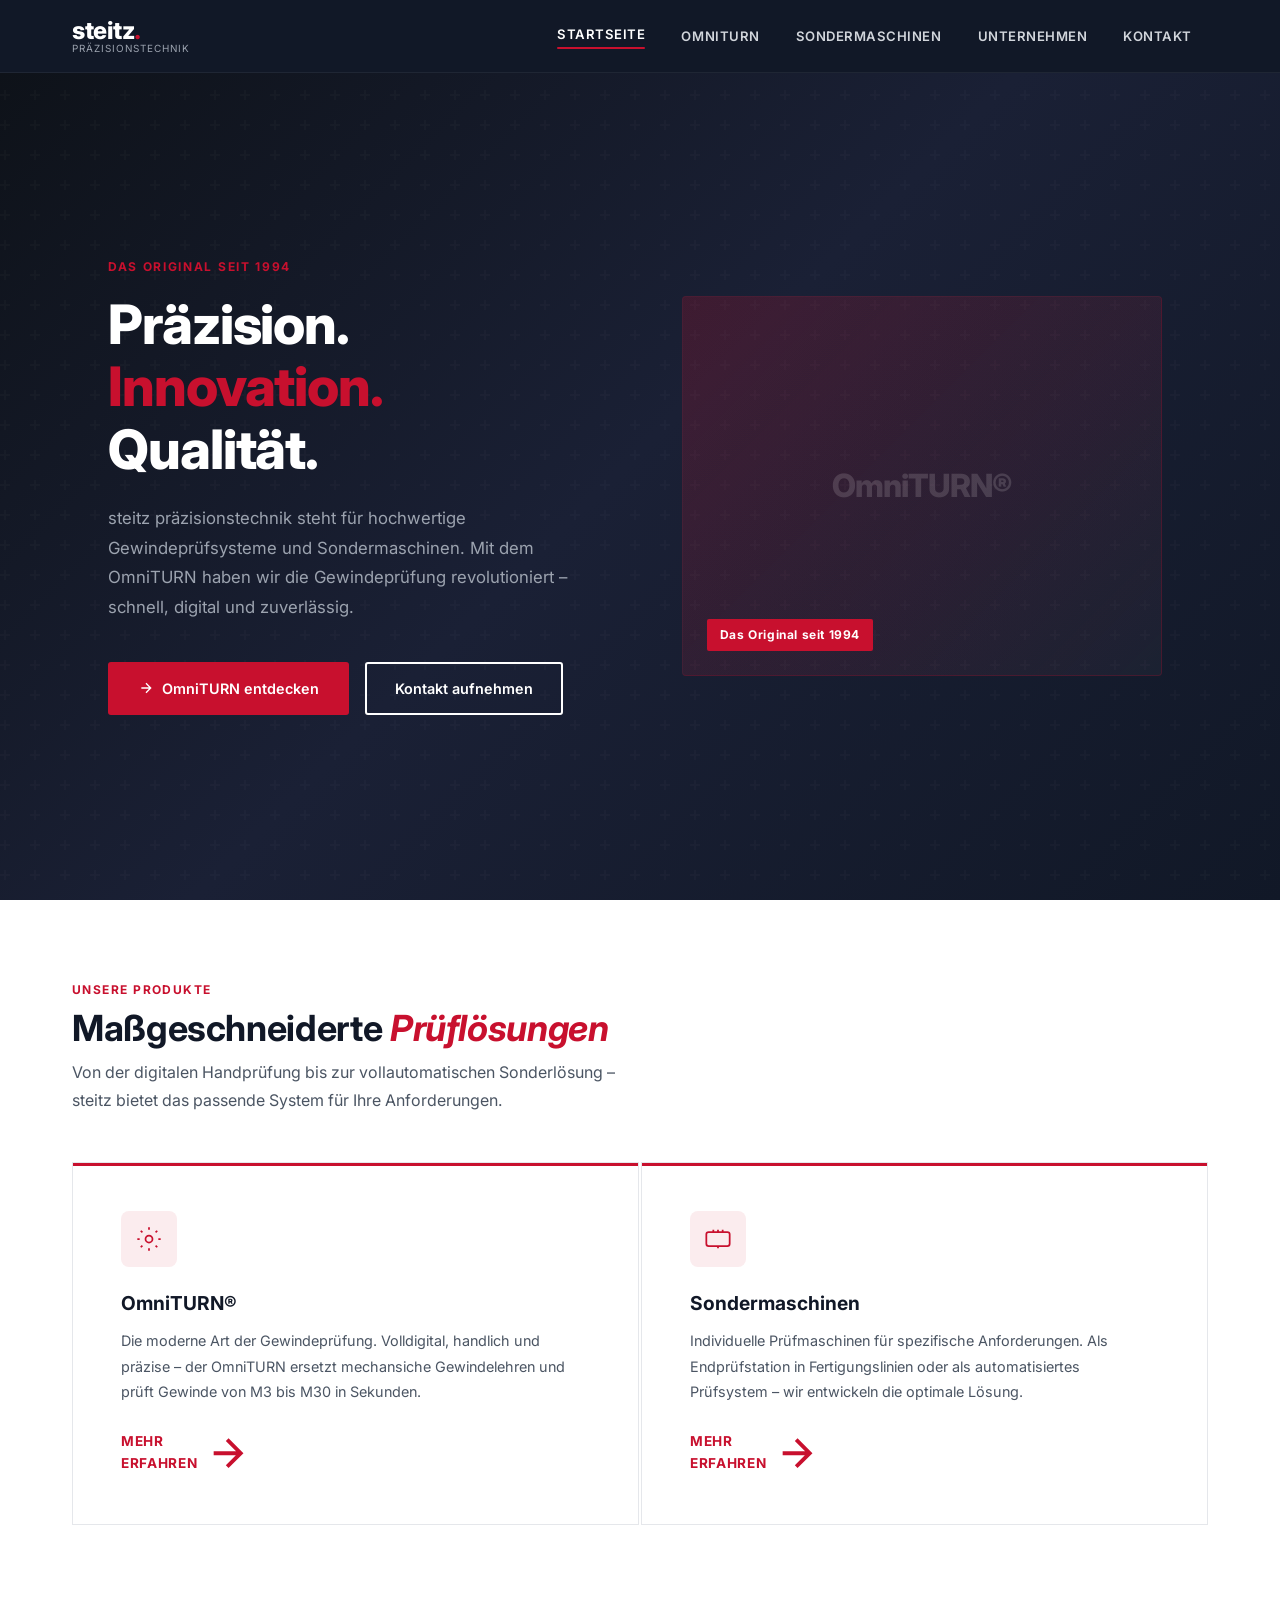
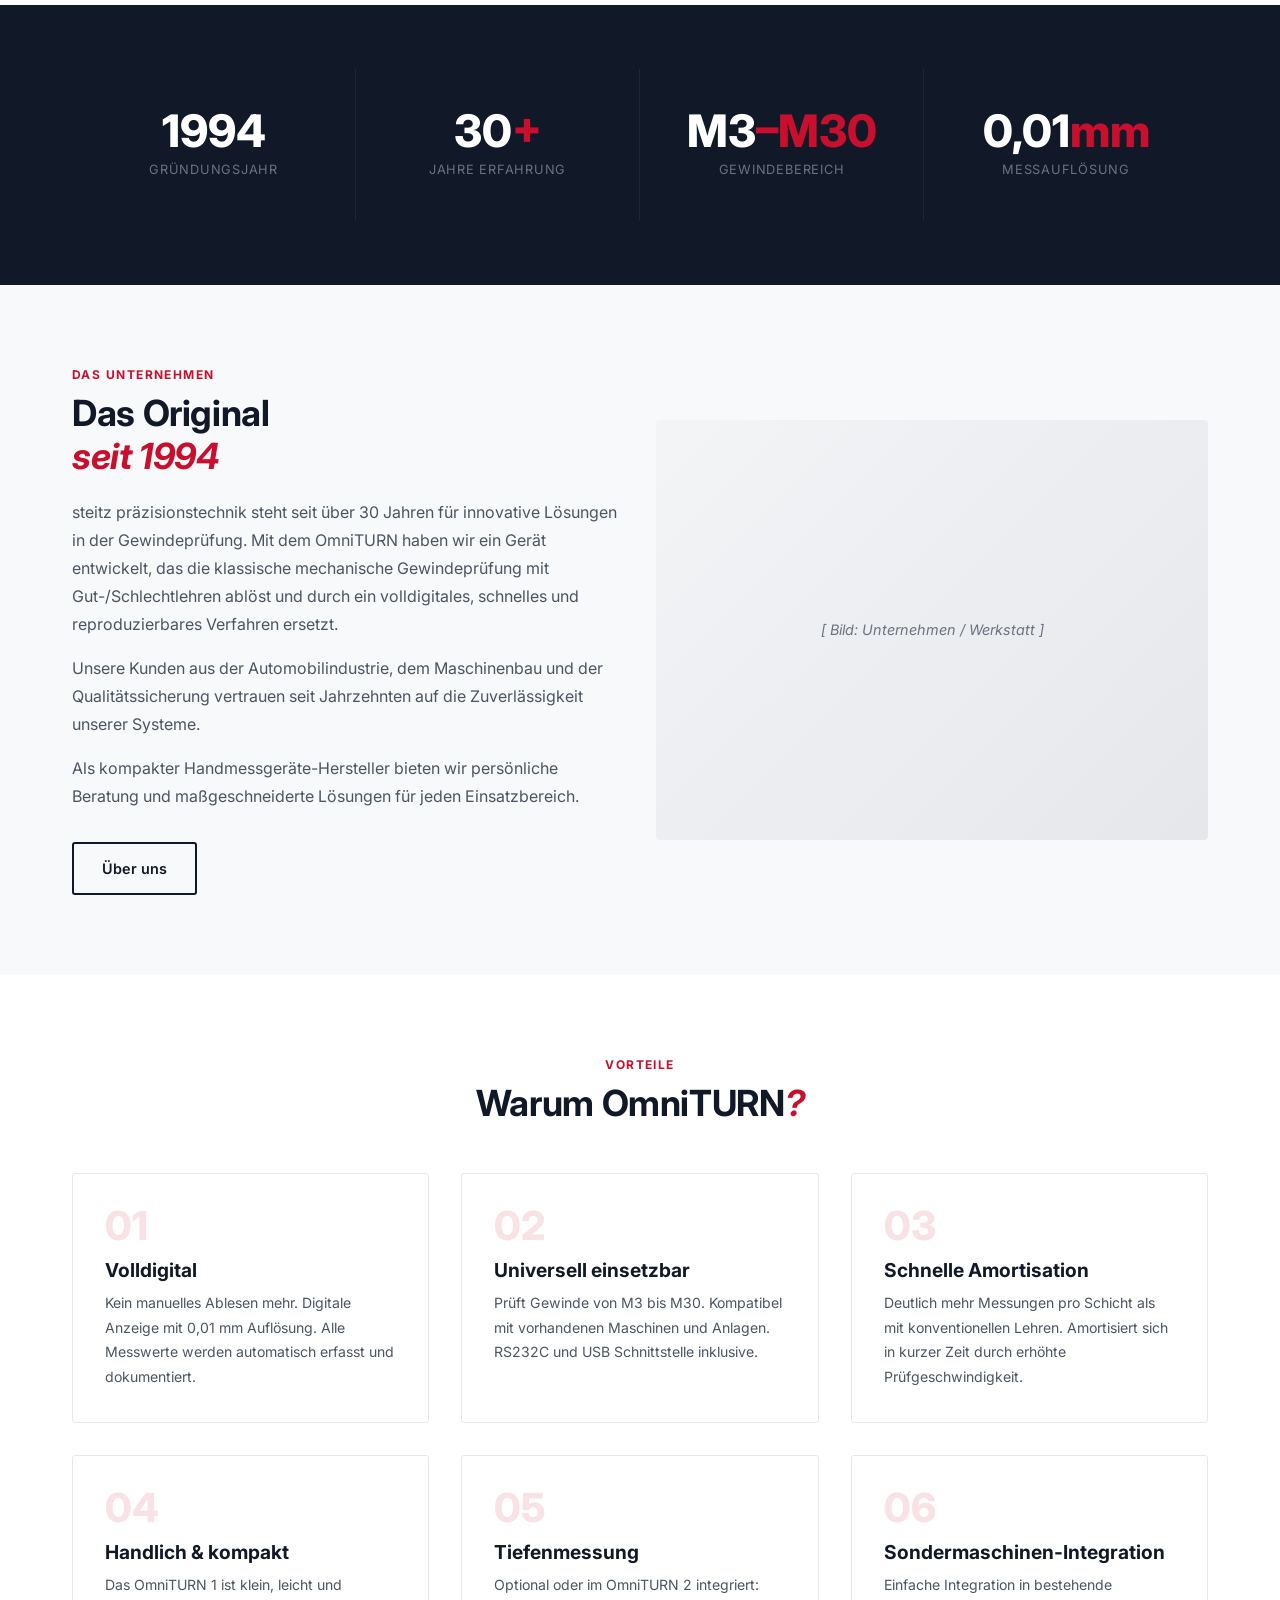
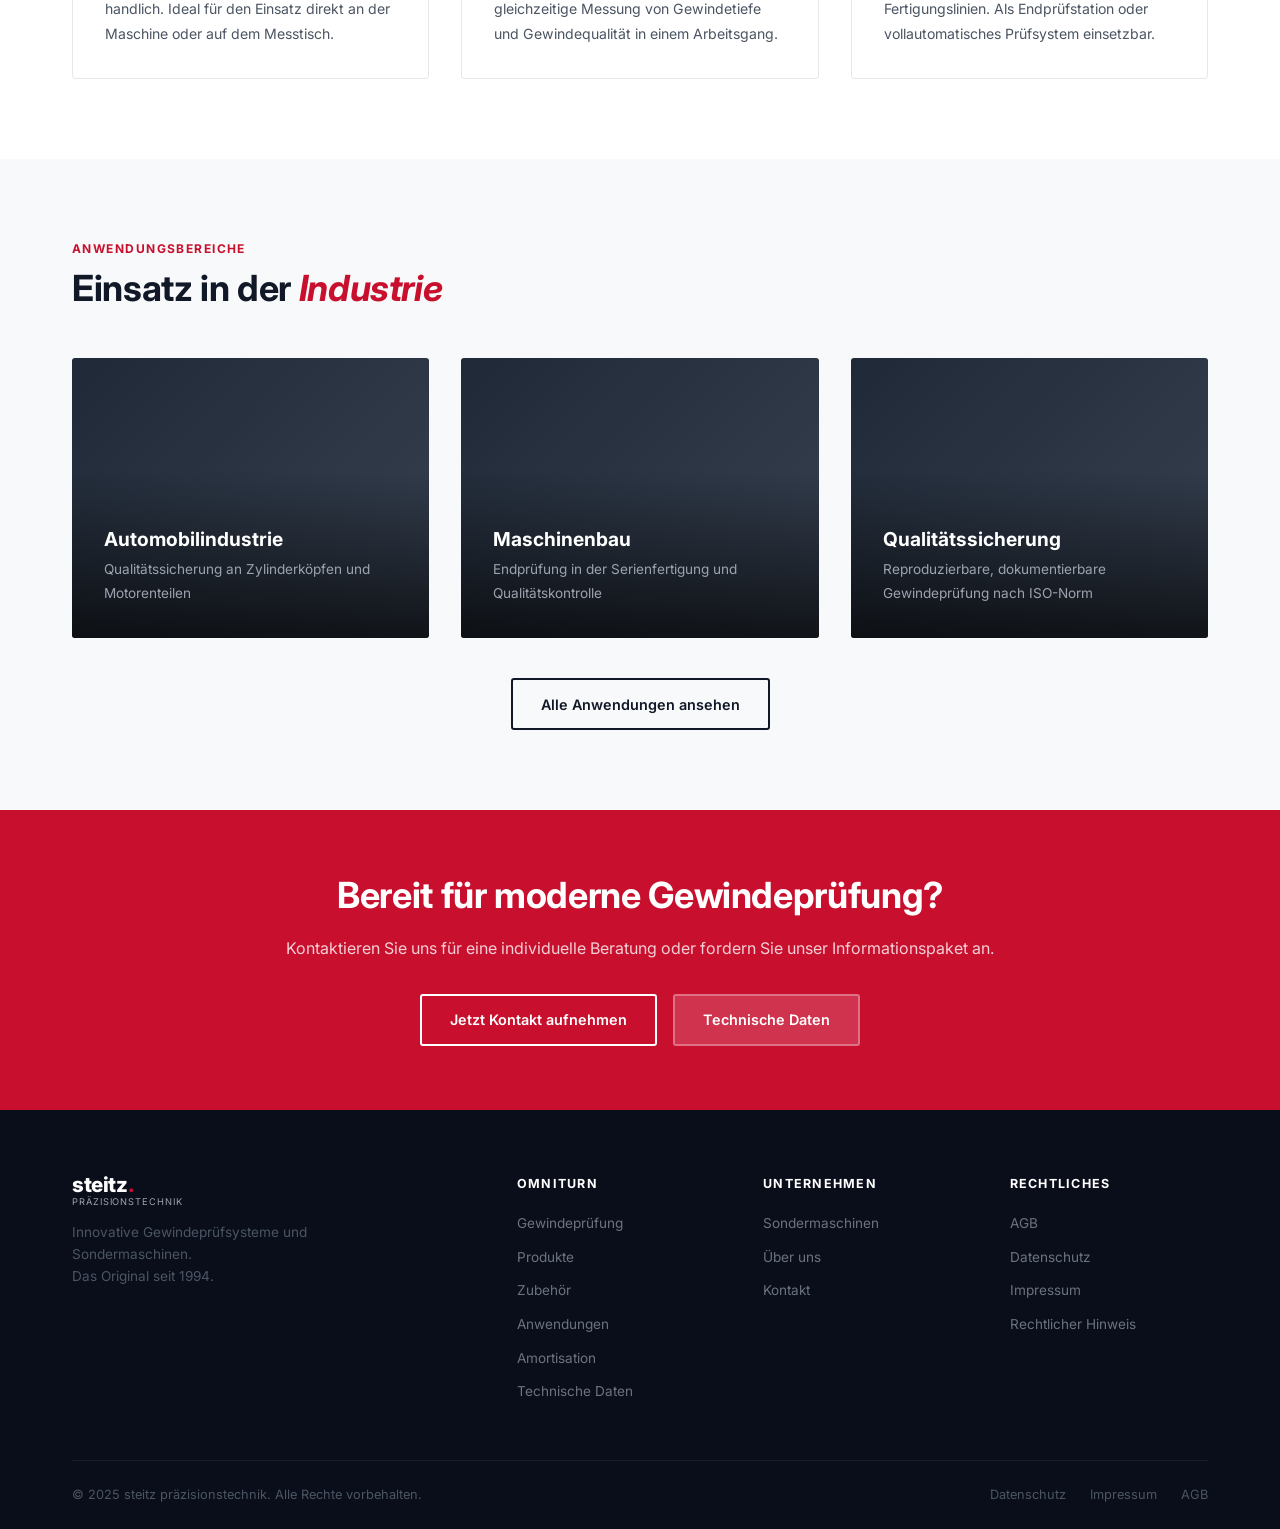
==== index.html @ 0625569e "Initial website: steitz präzisionstechnik Complete 5-page static website with OmniTURN product conte" ====
<!DOCTYPE html>
<html lang="de">
<head>
  <meta charset="UTF-8" />
  <meta name="viewport" content="width=device-width, initial-scale=1.0" />
  <title>steitz präzisionstechnik – Innovative Gewindeprüfsysteme seit 1994</title>
  <meta name="description" content="steitz präzisionstechnik – Hersteller des OmniTURN Gewindeprüfsystems. Das Original seit 1994. Präzise, schnell, digital." />
  <link rel="preconnect" href="https://fonts.googleapis.com" />
  <link rel="preconnect" href="https://fonts.gstatic.com" crossorigin />
  <link href="https://fonts.googleapis.com/css2?family=Inter:wght@400;500;600;700;800&display=swap" rel="stylesheet" />
  <link rel="stylesheet" href="css/style.css" />
</head>
<body>

<!-- ── Navigation ───────────────────────────────────────── -->
<nav class="nav">
  <div class="nav__inner">
    <a href="index.html" class="nav__logo">
      <span class="nav__logo-main">steitz<span style="color:#C8102E;">.</span></span>
      <span class="nav__logo-sub">Präzisionstechnik</span>
    </a>
    <button class="nav__toggle" aria-label="Menü">
      <span></span><span></span><span></span>
    </button>
    <ul class="nav__menu">
      <li class="nav__item"><a href="index.html" class="nav__link active">Startseite</a></li>
      <li class="nav__item">
        <a href="omniturn.html" class="nav__link">OmniTURN</a>
        <div class="nav__dropdown">
          <a href="omniturn.html#grundlagen">Gewindeprüfung – Grundlagen</a>
          <a href="omniturn.html#produkte">Produkte (OmniTURN 1 &amp; 2)</a>
          <a href="omniturn.html#zubehoer">Zubehör</a>
          <a href="omniturn.html#anwendungen">Anwendungen</a>
          <a href="omniturn.html#amortisation">Amortisation</a>
          <a href="omniturn.html#technische-daten">Technische Daten &amp; Preise</a>
        </div>
      </li>
      <li class="nav__item"><a href="sondermaschinen.html" class="nav__link">Sondermaschinen</a></li>
      <li class="nav__item"><a href="unternehmen.html" class="nav__link">Unternehmen</a></li>
      <li class="nav__item"><a href="kontakt.html" class="nav__link">Kontakt</a></li>
    </ul>
  </div>
</nav>

<!-- ── Hero ─────────────────────────────────────────────── -->
<section class="hero">
  <div class="hero__inner">
    <div class="hero__text-col">
      <div class="hero__label">Das Original seit 1994</div>
      <h1>Präzision.<br /><em>Innovation.</em><br />Qualität.</h1>
      <p class="hero__text">
        steitz präzisionstechnik steht für hochwertige Gewindeprüfsysteme und Sondermaschinen.
        Mit dem OmniTURN haben wir die Gewindeprüfung revolutioniert – schnell, digital und zuverlässig.
      </p>
      <div class="hero__actions">
        <a href="omniturn.html" class="btn btn--primary">
          <svg viewBox="0 0 24 24" fill="none" stroke="currentColor" stroke-width="2"><path d="M5 12h14M12 5l7 7-7 7"/></svg>
          OmniTURN entdecken
        </a>
        <a href="kontakt.html" class="btn btn--outline">Kontakt aufnehmen</a>
      </div>
    </div>
    <div class="hero__visual">
      <div class="hero__image-box">
        <div class="hero__product-label">OmniTURN®</div>
        <div class="hero__badge">Das Original seit 1994</div>
      </div>
    </div>
  </div>
</section>

<!-- ── Produkte ──────────────────────────────────────────── -->
<section class="section">
  <div class="container">
    <div data-reveal>
      <span class="section-label-text">Unsere Produkte</span>
      <h2 style="margin-bottom:0.5rem;">Maßgeschneiderte <em class="text-red">Prüflösungen</em></h2>
      <p style="max-width:560px; margin-bottom:2.5rem;">Von der digitalen Handprüfung bis zur vollautomatischen Sonderlösung – steitz bietet das passende System für Ihre Anforderungen.</p>
    </div>
    <div class="products-grid" data-reveal>
      <!-- OmniTURN -->
      <div class="product-card">
        <div class="product-card__icon">
          <svg viewBox="0 0 24 24" fill="none" stroke="currentColor" stroke-width="1.5">
            <circle cx="12" cy="12" r="3"/><path d="M12 2v2m0 16v2M2 12h2m16 0h2M4.93 4.93l1.41 1.41m11.32 11.32l1.41 1.41M4.93 19.07l1.41-1.41m11.32-11.32l1.41-1.41"/>
          </svg>
        </div>
        <h3>OmniTURN®</h3>
        <p>Die moderne Art der Gewindeprüfung. Volldigital, handlich und präzise – der OmniTURN ersetzt mechansiche Gewindelehren und prüft Gewinde von M3 bis M30 in Sekunden.</p>
        <a href="omniturn.html" class="product-card__link">
          Mehr erfahren
          <svg viewBox="0 0 24 24" fill="none" stroke="currentColor" stroke-width="2"><path d="M5 12h14M12 5l7 7-7 7"/></svg>
        </a>
      </div>
      <!-- Sondermaschinen -->
      <div class="product-card">
        <div class="product-card__icon">
          <svg viewBox="0 0 24 24" fill="none" stroke="currentColor" stroke-width="1.5">
            <rect x="2" y="6" width="20" height="12" rx="2"/><path d="M12 6V4m0 14v2M8 6V4m8 2V4"/>
          </svg>
        </div>
        <h3>Sondermaschinen</h3>
        <p>Individuelle Prüfmaschinen für spezifische Anforderungen. Als Endprüfstation in Fertigungslinien oder als automatisiertes Prüfsystem – wir entwickeln die optimale Lösung.</p>
        <a href="sondermaschinen.html" class="product-card__link">
          Mehr erfahren
          <svg viewBox="0 0 24 24" fill="none" stroke="currentColor" stroke-width="2"><path d="M5 12h14M12 5l7 7-7 7"/></svg>
        </a>
      </div>
    </div>
  </div>
</section>

<!-- ── Stats ─────────────────────────────────────────────── -->
<div class="stats">
  <div class="container">
    <div class="stats__grid">
      <div class="stat" data-reveal>
        <div class="stat__number">1994<span></span></div>
        <div class="stat__label">Gründungsjahr</div>
      </div>
      <div class="stat" data-reveal>
        <div class="stat__number">30<span>+</span></div>
        <div class="stat__label">Jahre Erfahrung</div>
      </div>
      <div class="stat" data-reveal>
        <div class="stat__number">M3<span>–M30</span></div>
        <div class="stat__label">Gewindebereich</div>
      </div>
      <div class="stat" data-reveal>
        <div class="stat__number">0,01<span>mm</span></div>
        <div class="stat__label">Messauflösung</div>
      </div>
    </div>
  </div>
</div>

<!-- ── Über uns ──────────────────────────────────────────── -->
<section class="section section--light">
  <div class="container">
    <div class="grid-2">
      <div class="about__content" data-reveal>
        <span class="section-label-text">Das Unternehmen</span>
        <h2 style="margin-bottom:1.25rem;">Das Original<br /><em class="text-red">seit 1994</em></h2>
        <p style="margin-bottom:1rem;">
          steitz präzisionstechnik steht seit über 30 Jahren für innovative Lösungen in der
          Gewindeprüfung. Mit dem OmniTURN haben wir ein Gerät entwickelt, das die klassische
          mechanische Gewindeprüfung mit Gut-/Schlechtlehren ablöst und durch ein volldigitales,
          schnelles und reproduzierbares Verfahren ersetzt.
        </p>
        <p style="margin-bottom:1rem;">
          Unsere Kunden aus der Automobilindustrie, dem Maschinenbau und der Qualitätssicherung
          vertrauen seit Jahrzehnten auf die Zuverlässigkeit unserer Systeme.
        </p>
        <p style="margin-bottom:2rem;">
          Als kompakter Handmessgeräte-Hersteller bieten wir persönliche Beratung und
          maßgeschneiderte Lösungen für jeden Einsatzbereich.
        </p>
        <a href="unternehmen.html" class="btn btn--outline-dark">Über uns</a>
      </div>
      <div class="about__image" data-reveal>
        <span>[ Bild: Unternehmen / Werkstatt ]</span>
      </div>
    </div>
  </div>
</section>

<!-- ── Warum OmniTURN ────────────────────────────────────── -->
<section class="section">
  <div class="container">
    <div class="text-center" data-reveal style="margin-bottom:3rem;">
      <span class="section-label-text">Vorteile</span>
      <h2>Warum OmniTURN<em class="text-red">?</em></h2>
    </div>
    <div class="grid-3" data-reveal>
      <div class="feature-card">
        <div class="feature-card__num">01</div>
        <h3>Volldigital</h3>
        <p>Kein manuelles Ablesen mehr. Digitale Anzeige mit 0,01 mm Auflösung. Alle Messwerte werden automatisch erfasst und dokumentiert.</p>
      </div>
      <div class="feature-card">
        <div class="feature-card__num">02</div>
        <h3>Universell einsetzbar</h3>
        <p>Prüft Gewinde von M3 bis M30. Kompatibel mit vorhandenen Maschinen und Anlagen. RS232C und USB Schnittstelle inklusive.</p>
      </div>
      <div class="feature-card">
        <div class="feature-card__num">03</div>
        <h3>Schnelle Amortisation</h3>
        <p>Deutlich mehr Messungen pro Schicht als mit konventionellen Lehren. Amortisiert sich in kurzer Zeit durch erhöhte Prüfgeschwindigkeit.</p>
      </div>
      <div class="feature-card">
        <div class="feature-card__num">04</div>
        <h3>Handlich &amp; kompakt</h3>
        <p>Das OmniTURN 1 ist klein, leicht und handlich. Ideal für den Einsatz direkt an der Maschine oder auf dem Messtisch.</p>
      </div>
      <div class="feature-card">
        <div class="feature-card__num">05</div>
        <h3>Tiefenmessung</h3>
        <p>Optional oder im OmniTURN 2 integriert: gleichzeitige Messung von Gewindetiefe und Gewindequalität in einem Arbeitsgang.</p>
      </div>
      <div class="feature-card">
        <div class="feature-card__num">06</div>
        <h3>Sondermaschinen-Integration</h3>
        <p>Einfache Integration in bestehende Fertigungslinien. Als Endprüfstation oder vollautomatisches Prüfsystem einsetzbar.</p>
      </div>
    </div>
  </div>
</section>

<!-- ── Anwendungen ───────────────────────────────────────── -->
<section class="section section--light">
  <div class="container">
    <div data-reveal style="margin-bottom:3rem;">
      <span class="section-label-text">Anwendungsbereiche</span>
      <h2>Einsatz in der <em class="text-red">Industrie</em></h2>
    </div>
    <div class="grid-3" data-reveal>
      <div class="app-card">
        <div class="app-card__content">
          <h3>Automobilindustrie</h3>
          <p>Qualitätssicherung an Zylinderköpfen und Motorenteilen</p>
        </div>
      </div>
      <div class="app-card">
        <div class="app-card__content">
          <h3>Maschinenbau</h3>
          <p>Endprüfung in der Serienfertigung und Qualitätskontrolle</p>
        </div>
      </div>
      <div class="app-card">
        <div class="app-card__content">
          <h3>Qualitätssicherung</h3>
          <p>Reproduzierbare, dokumentierbare Gewindeprüfung nach ISO-Norm</p>
        </div>
      </div>
    </div>
    <div style="text-align:center; margin-top:2.5rem;" data-reveal>
      <a href="omniturn.html#anwendungen" class="btn btn--outline-dark">Alle Anwendungen ansehen</a>
    </div>
  </div>
</section>

<!-- ── CTA ───────────────────────────────────────────────── -->
<div class="cta-banner" data-reveal>
  <div class="container">
    <h2>Bereit für moderne Gewindeprüfung?</h2>
    <p>Kontaktieren Sie uns für eine individuelle Beratung oder fordern Sie unser Informationspaket an.</p>
    <div style="display:flex; gap:1rem; justify-content:center; flex-wrap:wrap;">
      <a href="kontakt.html" class="btn btn--outline">Jetzt Kontakt aufnehmen</a>
      <a href="omniturn.html#technische-daten" class="btn" style="background:rgba(255,255,255,0.15); color:white; border-color:rgba(255,255,255,0.3);">Technische Daten</a>
    </div>
  </div>
</div>

<!-- ── Footer ────────────────────────────────────────────── -->
<footer class="footer">
  <div class="container">
    <div class="footer__grid">
      <div class="footer__brand">
        <a href="index.html" class="nav__logo" style="display:inline-flex;">
          <span class="nav__logo-main">steitz<span style="color:#C8102E;">.</span></span>
          <span class="nav__logo-sub">Präzisionstechnik</span>
        </a>
        <p class="footer__tagline">
          Innovative Gewindeprüfsysteme und Sondermaschinen.<br />
          Das Original seit 1994.
        </p>
      </div>
      <div class="footer__col">
        <h4>OmniTURN</h4>
        <ul>
          <li><a href="omniturn.html#grundlagen">Gewindeprüfung</a></li>
          <li><a href="omniturn.html#produkte">Produkte</a></li>
          <li><a href="omniturn.html#zubehoer">Zubehör</a></li>
          <li><a href="omniturn.html#anwendungen">Anwendungen</a></li>
          <li><a href="omniturn.html#amortisation">Amortisation</a></li>
          <li><a href="omniturn.html#technische-daten">Technische Daten</a></li>
        </ul>
      </div>
      <div class="footer__col">
        <h4>Unternehmen</h4>
        <ul>
          <li><a href="sondermaschinen.html">Sondermaschinen</a></li>
          <li><a href="unternehmen.html">Über uns</a></li>
          <li><a href="kontakt.html">Kontakt</a></li>
        </ul>
      </div>
      <div class="footer__col">
        <h4>Rechtliches</h4>
        <ul>
          <li><a href="agb.html">AGB</a></li>
          <li><a href="datenschutz.html">Datenschutz</a></li>
          <li><a href="impressum.html">Impressum</a></li>
          <li><a href="rechtlicher-hinweis.html">Rechtlicher Hinweis</a></li>
        </ul>
      </div>
    </div>
    <div class="footer__bottom">
      <span>&copy; 2025 steitz präzisionstechnik. Alle Rechte vorbehalten.</span>
      <div class="footer__legal">
        <a href="datenschutz.html">Datenschutz</a>
        <a href="impressum.html">Impressum</a>
        <a href="agb.html">AGB</a>
      </div>
    </div>
  </div>
</footer>

<script src="js/main.js"></script>
</body>
</html>
---- css/style.css ----
/* ============================================================
   steitz präzisionstechnik – Stylesheet
   ============================================================ */

:root {
  --red: #C8102E;
  --red-dark: #a50d25;
  --dark: #111827;
  --dark-2: #1f2937;
  --gray: #6b7280;
  --gray-light: #e5e7eb;
  --light: #f8f9fa;
  --white: #ffffff;
  --font: 'Inter', sans-serif;
  --shadow: 0 2px 8px rgba(0,0,0,0.08);
  --shadow-lg: 0 12px 40px rgba(0,0,0,0.12);
  --radius: 3px;
  --transition: 0.25s ease;
  --max-width: 1200px;
}

*, *::before, *::after { box-sizing: border-box; margin: 0; padding: 0; }
html { scroll-behavior: smooth; font-size: 16px; }
body { font-family: var(--font); color: var(--dark); line-height: 1.6; background: var(--white); overflow-x: hidden; }
img { max-width: 100%; height: auto; display: block; }
a { text-decoration: none; color: inherit; transition: color var(--transition); }
ul { list-style: none; }

/* ── Typography ──────────────────────────────────────────── */
h1 { font-size: clamp(2rem, 5vw, 3.4rem); font-weight: 800; line-height: 1.15; letter-spacing: -0.02em; }
h2 { font-size: clamp(1.5rem, 3vw, 2.25rem); font-weight: 700; line-height: 1.2; letter-spacing: -0.01em; }
h3 { font-size: 1.2rem; font-weight: 700; line-height: 1.3; }
h4 { font-size: 1rem; font-weight: 600; }
p  { color: #4b5563; line-height: 1.75; }

.section-label {
  display: inline-block;
  width: 40px; height: 3px;
  background: var(--red);
  margin-bottom: 1rem;
}
.section-label-text {
  display: block;
  font-size: 0.75rem;
  font-weight: 700;
  letter-spacing: 0.12em;
  text-transform: uppercase;
  color: var(--red);
  margin-bottom: 0.5rem;
}

/* ── Utility ─────────────────────────────────────────────── */
.container { max-width: var(--max-width); margin: 0 auto; padding: 0 2rem; }
.section { padding: 5rem 0; }
.section--light { background: var(--light); }
.section--dark { background: var(--dark); color: var(--white); }
.section--dark p { color: #9ca3af; }
.section--dark h2 { color: var(--white); }
.text-center { text-align: center; }
.text-red { color: var(--red); }
.btn {
  display: inline-flex; align-items: center; gap: 0.5rem;
  padding: 0.8rem 1.75rem;
  font-family: var(--font); font-size: 0.9rem; font-weight: 600;
  border-radius: var(--radius); cursor: pointer;
  transition: all var(--transition); border: 2px solid transparent;
}
.btn--primary { background: var(--red); color: var(--white); }
.btn--primary:hover { background: var(--red-dark); transform: translateY(-1px); box-shadow: 0 4px 16px rgba(200,16,46,0.35); }
.btn--outline { border-color: var(--white); color: var(--white); }
.btn--outline:hover { background: var(--white); color: var(--dark); }
.btn--outline-dark { border-color: var(--dark); color: var(--dark); }
.btn--outline-dark:hover { background: var(--dark); color: var(--white); }
.btn svg { width: 16px; height: 16px; }
.grid-2 { display: grid; grid-template-columns: 1fr 1fr; gap: 2rem; align-items: center; }
.grid-3 { display: grid; grid-template-columns: repeat(3, 1fr); gap: 2rem; }
.grid-4 { display: grid; grid-template-columns: repeat(4, 1fr); gap: 1.5rem; }

/* ── Navigation ──────────────────────────────────────────── */
.nav {
  position: fixed; top: 0; left: 0; right: 0; z-index: 1000;
  background: var(--dark);
  border-bottom: 1px solid rgba(255,255,255,0.06);
  transition: all var(--transition);
}
.nav.scrolled { box-shadow: 0 2px 20px rgba(0,0,0,0.3); }
.nav__inner {
  display: flex; align-items: center; justify-content: space-between;
  height: 72px;
  max-width: var(--max-width); margin: 0 auto; padding: 0 2rem;
}
.nav__logo { display: flex; flex-direction: column; line-height: 1; }
.nav__logo-main {
  font-size: 1.5rem; font-weight: 800; color: var(--white);
  letter-spacing: -0.02em;
}
.nav__logo-main span { color: var(--red); }
.nav__logo-sub {
  font-size: 0.62rem; color: #9ca3af;
  letter-spacing: 0.1em; text-transform: uppercase; margin-top: 1px;
}
.nav__menu { display: flex; align-items: center; gap: 0.25rem; }
.nav__item { position: relative; }
.nav__link {
  display: block; padding: 0.5rem 1rem;
  font-size: 0.82rem; font-weight: 600; letter-spacing: 0.04em;
  text-transform: uppercase; color: #d1d5db;
  border-radius: var(--radius);
  transition: color var(--transition);
}
.nav__link:hover, .nav__link.active { color: var(--white); }
.nav__link.active::after {
  content: ''; display: block;
  height: 2px; background: var(--red);
  margin-top: 2px; border-radius: 1px;
}
/* Dropdown */
.nav__dropdown {
  position: absolute; top: calc(100% + 0.5rem); left: 0;
  background: var(--dark-2); border: 1px solid rgba(255,255,255,0.08);
  border-radius: var(--radius); min-width: 220px;
  box-shadow: var(--shadow-lg);
  opacity: 0; visibility: hidden; transform: translateY(-8px);
  transition: all var(--transition); z-index: 100;
}
.nav__item:hover .nav__dropdown { opacity: 1; visibility: visible; transform: translateY(0); }
.nav__dropdown a {
  display: block; padding: 0.6rem 1.2rem;
  font-size: 0.82rem; color: #9ca3af;
  border-bottom: 1px solid rgba(255,255,255,0.05);
}
.nav__dropdown a:last-child { border-bottom: none; }
.nav__dropdown a:hover { color: var(--white); background: rgba(255,255,255,0.04); }
/* Hamburger */
.nav__toggle { display: none; flex-direction: column; gap: 5px; cursor: pointer; padding: 8px; }
.nav__toggle span { display: block; width: 24px; height: 2px; background: var(--white); border-radius: 2px; transition: all var(--transition); }

/* ── Hero ────────────────────────────────────────────────── */
.hero {
  min-height: 100vh;
  display: flex; align-items: center;
  position: relative;
  background: linear-gradient(135deg, #0d1117 0%, #1a2035 50%, #111827 100%);
  overflow: hidden;
  padding-top: 72px;
}
.hero::before {
  content: '';
  position: absolute; inset: 0;
  background: url("data:image/svg+xml,%3Csvg width='60' height='60' viewBox='0 0 60 60' xmlns='http://www.w3.org/2000/svg'%3E%3Cg fill='none' fill-rule='evenodd'%3E%3Cg fill='%23ffffff' fill-opacity='0.02'%3E%3Cpath d='M36 34v-4h-2v4h-4v2h4v4h2v-4h4v-2h-4zm0-30V0h-2v4h-4v2h4v4h2V6h4V4h-4zM6 34v-4H4v4H0v2h4v4h2v-4h4v-2H6zM6 4V0H4v4H0v2h4v4h2V6h4V4H6z'/%3E%3C/g%3E%3C/g%3E%3C/svg%3E");
}
.hero__inner {
  max-width: var(--max-width); margin: 0 auto; padding: 0 2rem;
  display: grid; grid-template-columns: 1fr 1fr; gap: 4rem; align-items: center;
  position: relative; z-index: 1;
}
.hero__label { font-size: 0.75rem; font-weight: 700; letter-spacing: 0.14em; text-transform: uppercase; color: var(--red); margin-bottom: 1rem; }
.hero h1 { color: var(--white); margin-bottom: 1.5rem; }
.hero h1 em { font-style: normal; color: var(--red); }
.hero__text { font-size: 1.05rem; color: #9ca3af; margin-bottom: 2.5rem; max-width: 500px; }
.hero__actions { display: flex; gap: 1rem; flex-wrap: wrap; }
.hero__visual {
  display: flex; align-items: center; justify-content: center;
  position: relative;
}
.hero__image-box {
  width: 100%; max-width: 480px; height: 380px;
  background: linear-gradient(135deg, rgba(200,16,46,0.15) 0%, rgba(255,255,255,0.03) 100%);
  border: 1px solid rgba(200,16,46,0.2);
  border-radius: 4px;
  display: flex; align-items: center; justify-content: center;
  position: relative; overflow: hidden;
}
.hero__image-box::before {
  content: '';
  position: absolute; inset: 0;
  background: linear-gradient(135deg, rgba(200,16,46,0.08), transparent);
}
.hero__badge {
  position: absolute; bottom: 1.5rem; left: 1.5rem;
  background: var(--red); color: white;
  padding: 0.4rem 0.8rem; border-radius: 2px;
  font-size: 0.75rem; font-weight: 700; letter-spacing: 0.05em;
}
.hero__product-label {
  font-size: 2rem; font-weight: 800; color: rgba(255,255,255,0.15);
  text-align: center; letter-spacing: -0.03em;
}

/* ── Products Overview ───────────────────────────────────── */
.products-grid { display: grid; grid-template-columns: 1fr 1fr; gap: 2px; margin-top: 3rem; }
.product-card {
  background: var(--white); padding: 3rem;
  border: 1px solid var(--gray-light);
  position: relative; overflow: hidden;
  transition: all var(--transition);
}
.product-card:hover { box-shadow: var(--shadow-lg); transform: translateY(-4px); }
.product-card::before {
  content: ''; position: absolute; top: 0; left: 0; right: 0; height: 3px;
  background: var(--red);
}
.product-card__icon {
  width: 56px; height: 56px;
  background: rgba(200,16,46,0.08); border-radius: 8px;
  display: flex; align-items: center; justify-content: center;
  margin-bottom: 1.5rem;
}
.product-card__icon svg { width: 28px; height: 28px; color: var(--red); }
.product-card h3 { margin-bottom: 0.75rem; }
.product-card p { margin-bottom: 1.5rem; font-size: 0.9rem; }
.product-card__link {
  font-size: 0.85rem; font-weight: 700; color: var(--red);
  display: inline-flex; align-items: center; gap: 0.4rem;
  text-transform: uppercase; letter-spacing: 0.05em;
}
.product-card__link:hover { gap: 0.8rem; }

/* ── Stats ───────────────────────────────────────────────── */
.stats { padding: 4rem 0; background: var(--dark); }
.stats__grid { display: grid; grid-template-columns: repeat(4, 1fr); gap: 0; }
.stat {
  padding: 2.5rem 2rem; text-align: center;
  border-right: 1px solid rgba(255,255,255,0.06);
}
.stat:last-child { border-right: none; }
.stat__number { font-size: 2.8rem; font-weight: 800; color: var(--white); line-height: 1; margin-bottom: 0.4rem; }
.stat__number span { color: var(--red); }
.stat__label { font-size: 0.8rem; color: #6b7280; letter-spacing: 0.06em; text-transform: uppercase; }

/* ── About Section ───────────────────────────────────────── */
.about__content { max-width: 600px; }
.about__content h2 { margin-bottom: 1.25rem; }
.about__content p { margin-bottom: 1rem; }
.about__image {
  height: 420px;
  background: linear-gradient(135deg, #f3f4f6, #e5e7eb);
  border-radius: 4px; display: flex; align-items: center; justify-content: center;
  color: var(--gray); font-size: 0.9rem; font-style: italic;
}

/* ── Feature Cards ───────────────────────────────────────── */
.feature-card {
  padding: 2rem; border: 1px solid var(--gray-light); border-radius: var(--radius);
  background: var(--white); transition: all var(--transition);
}
.feature-card:hover { box-shadow: var(--shadow); transform: translateY(-2px); }
.feature-card__num {
  font-size: 2.5rem; font-weight: 800; color: rgba(200,16,46,0.12);
  line-height: 1; margin-bottom: 0.75rem;
}
.feature-card h3 { margin-bottom: 0.5rem; }
.feature-card p { font-size: 0.88rem; }

/* ── Applications ────────────────────────────────────────── */
.app-card {
  position: relative; overflow: hidden; border-radius: var(--radius);
  min-height: 280px; display: flex; align-items: flex-end;
  background: linear-gradient(135deg, #1f2937, #374151);
  transition: transform var(--transition);
}
.app-card:hover { transform: scale(1.02); }
.app-card__content { padding: 2rem; position: relative; z-index: 2; }
.app-card__content h3 { color: var(--white); margin-bottom: 0.4rem; }
.app-card__content p { font-size: 0.85rem; color: #9ca3af; }
.app-card::after {
  content: ''; position: absolute; inset: 0;
  background: linear-gradient(0deg, rgba(0,0,0,0.7) 0%, transparent 60%);
}

/* ── Breadcrumb ──────────────────────────────────────────── */
.breadcrumb { background: var(--light); border-bottom: 1px solid var(--gray-light); padding-top: 72px; }
.breadcrumb__inner {
  max-width: var(--max-width); margin: 0 auto; padding: 1rem 2rem;
  display: flex; align-items: center; gap: 0.5rem;
  font-size: 0.82rem; color: var(--gray);
}
.breadcrumb__inner a:hover { color: var(--red); }
.breadcrumb__sep { color: var(--gray-light); }

/* ── Page Hero (sub-pages) ───────────────────────────────── */
.page-hero {
  background: linear-gradient(135deg, var(--dark) 0%, var(--dark-2) 100%);
  padding: 4rem 0 3rem;
  position: relative; overflow: hidden;
}
.page-hero::before {
  content: ''; position: absolute; inset: 0;
  background: url("data:image/svg+xml,%3Csvg width='60' height='60' viewBox='0 0 60 60' xmlns='http://www.w3.org/2000/svg'%3E%3Cg fill='none' fill-rule='evenodd'%3E%3Cg fill='%23ffffff' fill-opacity='0.02'%3E%3Cpath d='M36 34v-4h-2v4h-4v2h4v4h2v-4h4v-2h-4zm0-30V0h-2v4h-4v2h4v4h2V6h4V4h-4zM6 34v-4H4v4H0v2h4v4h2v-4h4v-2H6zM6 4V0H4v4H0v2h4v4h2V6h4V4H6z'/%3E%3C/g%3E%3C/g%3E%3C/svg%3E");
}
.page-hero__inner {
  max-width: var(--max-width); margin: 0 auto; padding: 0 2rem;
  position: relative; z-index: 1;
}
.page-hero__label { font-size: 0.75rem; font-weight: 700; letter-spacing: 0.12em; text-transform: uppercase; color: var(--red); margin-bottom: 0.75rem; }
.page-hero h1 { color: var(--white); margin-bottom: 1rem; }
.page-hero__text { color: #9ca3af; font-size: 1.05rem; max-width: 640px; }

/* ── Content Sections ────────────────────────────────────── */
.content-section { padding: 5rem 0; }
.content-section + .content-section { border-top: 1px solid var(--gray-light); }
.content-section__header { margin-bottom: 3rem; }
.content-section__header h2 { margin-bottom: 1rem; }
.content-section__header p { max-width: 640px; }

/* ── Product Comparison Cards ────────────────────────────── */
.compare-card {
  background: var(--white); border: 2px solid var(--gray-light); border-radius: 4px;
  padding: 2.5rem; transition: border-color var(--transition);
}
.compare-card:hover { border-color: var(--red); }
.compare-card--featured { border-color: var(--red); position: relative; }
.compare-card--featured::before {
  content: 'NEU'; position: absolute; top: -12px; left: 50%; transform: translateX(-50%);
  background: var(--red); color: white;
  font-size: 0.65rem; font-weight: 800; letter-spacing: 0.1em;
  padding: 0.2rem 0.75rem; border-radius: 20px;
}
.compare-card h3 { font-size: 1.5rem; margin-bottom: 0.5rem; }
.compare-card__subtitle { color: var(--gray); font-size: 0.85rem; margin-bottom: 1.5rem; }
.compare-card__feature {
  display: flex; align-items: flex-start; gap: 0.75rem;
  padding: 0.6rem 0; border-bottom: 1px solid var(--gray-light);
  font-size: 0.9rem;
}
.compare-card__feature:last-of-type { border-bottom: none; }
.compare-card__feature svg { width: 16px; height: 16px; color: var(--red); flex-shrink: 0; margin-top: 2px; }

/* ── Accessories Grid ────────────────────────────────────── */
.accessory-card {
  background: var(--light); border-radius: 4px; padding: 2rem;
  border-left: 3px solid var(--red);
}
.accessory-card h3 { margin-bottom: 0.5rem; }
.accessory-card p { font-size: 0.88rem; }

/* ── Technical Table ─────────────────────────────────────── */
.tech-table { width: 100%; border-collapse: collapse; margin-top: 2rem; }
.tech-table th {
  background: var(--dark); color: var(--white);
  padding: 0.9rem 1.25rem; text-align: left;
  font-size: 0.85rem; font-weight: 600; letter-spacing: 0.04em;
}
.tech-table th:first-child { width: 40%; }
.tech-table td { padding: 0.8rem 1.25rem; font-size: 0.88rem; border-bottom: 1px solid var(--gray-light); }
.tech-table tr:last-child td { border-bottom: none; }
.tech-table tr:nth-child(even) td { background: var(--light); }
.tech-table td:not(:first-child) { color: var(--gray); }

/* ── ROI / Amortisation ──────────────────────────────────── */
.roi-card {
  background: var(--dark); color: var(--white); border-radius: 4px;
  padding: 3rem; text-align: center;
}
.roi-card h3 { color: var(--white); margin-bottom: 0.5rem; }
.roi-card p { color: #9ca3af; margin-bottom: 2rem; }
.roi-bar { height: 8px; background: rgba(255,255,255,0.1); border-radius: 4px; overflow: hidden; margin-bottom: 0.75rem; }
.roi-bar-fill { height: 100%; background: var(--red); border-radius: 4px; }
.roi-labels { display: flex; justify-content: space-between; font-size: 0.75rem; color: #6b7280; }

/* ── CTA Banner ──────────────────────────────────────────── */
.cta-banner {
  background: var(--red);
  padding: 4rem 0; text-align: center;
}
.cta-banner h2 { color: var(--white); margin-bottom: 1rem; }
.cta-banner p { color: rgba(255,255,255,0.8); margin-bottom: 2rem; }

/* ── Contact Form ────────────────────────────────────────── */
.form-group { margin-bottom: 1.25rem; }
.form-label { display: block; font-size: 0.82rem; font-weight: 600; margin-bottom: 0.4rem; color: var(--dark); }
.form-control {
  width: 100%; padding: 0.75rem 1rem;
  border: 1.5px solid var(--gray-light); border-radius: var(--radius);
  font-family: var(--font); font-size: 0.9rem; color: var(--dark);
  transition: border-color var(--transition);
  outline: none; background: var(--white);
}
.form-control:focus { border-color: var(--red); }
textarea.form-control { resize: vertical; min-height: 140px; }
.form-select { appearance: none; }
.contact-info { display: flex; flex-direction: column; gap: 1.5rem; }
.contact-item { display: flex; gap: 1rem; align-items: flex-start; }
.contact-item__icon {
  width: 44px; height: 44px; background: rgba(200,16,46,0.08); border-radius: 8px;
  display: flex; align-items: center; justify-content: center; flex-shrink: 0;
}
.contact-item__icon svg { width: 20px; height: 20px; color: var(--red); }
.contact-item__label { font-size: 0.78rem; font-weight: 700; text-transform: uppercase; letter-spacing: 0.06em; color: var(--gray); margin-bottom: 0.2rem; }
.contact-item__value { font-size: 0.95rem; }

/* ── Grundlagen Box ──────────────────────────────────────── */
.info-box {
  background: var(--light); border-left: 4px solid var(--red);
  padding: 1.5rem 2rem; border-radius: 0 4px 4px 0; margin: 2rem 0;
}
.info-box p { font-size: 0.9rem; }

/* ── Anwendungen Cards ────────────────────────────────────── */
.use-card {
  border: 1px solid var(--gray-light); border-radius: 4px; overflow: hidden;
  transition: box-shadow var(--transition);
}
.use-card:hover { box-shadow: var(--shadow-lg); }
.use-card__img {
  height: 160px; background: linear-gradient(135deg, #374151, #1f2937);
  display: flex; align-items: center; justify-content: center;
  color: rgba(255,255,255,0.15); font-size: 0.85rem; font-style: italic;
}
.use-card__body { padding: 1.5rem; }
.use-card__body h3 { margin-bottom: 0.5rem; }
.use-card__body p { font-size: 0.88rem; }

/* ── Netzplan ────────────────────────────────────────────── */
.network-diagram {
  background: var(--light); border: 1px solid var(--gray-light); border-radius: 4px;
  padding: 3rem; text-align: center;
}
.network-node {
  display: inline-block; background: var(--dark); color: white;
  padding: 0.5rem 1.2rem; border-radius: 3px; font-size: 0.82rem; font-weight: 700;
  letter-spacing: 0.05em;
}
.network-node--red { background: var(--red); }
.network-line {
  display: flex; align-items: center; justify-content: center; gap: 1rem;
  margin: 1rem 0; flex-wrap: wrap;
}
.network-arrow { color: var(--gray-light); font-size: 1.2rem; }

/* ── Download Box ────────────────────────────────────────── */
.download-box {
  background: var(--light); border: 1px solid var(--gray-light); border-radius: 4px;
  padding: 2rem; display: flex; align-items: center; justify-content: space-between;
  gap: 1.5rem; flex-wrap: wrap;
}
.download-box h3 { margin-bottom: 0.25rem; }
.download-box p { font-size: 0.88rem; margin: 0; }

/* ── Footer ──────────────────────────────────────────────── */
.footer {
  background: #0a0e1a;
  color: #9ca3af; padding: 4rem 0 0;
}
.footer__grid {
  display: grid; grid-template-columns: 2fr 1fr 1fr 1fr; gap: 3rem;
  padding-bottom: 3rem; border-bottom: 1px solid rgba(255,255,255,0.06);
}
.footer__brand .nav__logo-main { font-size: 1.3rem; }
.footer__brand .nav__logo-sub { font-size: 0.58rem; }
.footer__tagline { font-size: 0.85rem; margin-top: 1rem; line-height: 1.6; max-width: 280px; }
.footer__col h4 { color: var(--white); font-size: 0.78rem; font-weight: 700; letter-spacing: 0.1em; text-transform: uppercase; margin-bottom: 1rem; }
.footer__col ul li { margin-bottom: 0.5rem; }
.footer__col ul li a { font-size: 0.85rem; color: #6b7280; transition: color var(--transition); }
.footer__col ul li a:hover { color: var(--white); }
.footer__bottom {
  display: flex; align-items: center; justify-content: space-between;
  padding: 1.5rem 0; font-size: 0.8rem; color: #4b5563; flex-wrap: wrap; gap: 1rem;
}
.footer__legal { display: flex; gap: 1.5rem; }
.footer__legal a { color: #4b5563; }
.footer__legal a:hover { color: #9ca3af; }

/* ── Page-specific sidebar navigation ───────────────────── */
.page-layout { display: grid; grid-template-columns: 260px 1fr; gap: 0; }
.sidebar {
  background: var(--light); border-right: 1px solid var(--gray-light);
  padding: 2rem 0; min-height: 60vh;
}
.sidebar__title { font-size: 0.7rem; font-weight: 700; letter-spacing: 0.1em; text-transform: uppercase; color: var(--gray); padding: 0 1.5rem; margin-bottom: 0.75rem; }
.sidebar__link {
  display: block; padding: 0.55rem 1.5rem;
  font-size: 0.85rem; color: var(--gray);
  border-left: 3px solid transparent;
  transition: all var(--transition);
}
.sidebar__link:hover, .sidebar__link.active { color: var(--dark); background: rgba(200,16,46,0.05); border-left-color: var(--red); }
.sidebar__group { margin-bottom: 0.25rem; }
.sidebar__sub { padding-left: 2.5rem; font-size: 0.8rem; }

/* ── Responsive ──────────────────────────────────────────── */
@media (max-width: 1024px) {
  .grid-4 { grid-template-columns: repeat(2, 1fr); }
  .footer__grid { grid-template-columns: 1fr 1fr; }
  .stats__grid { grid-template-columns: repeat(2, 1fr); }
  .stat { border-right: none; border-bottom: 1px solid rgba(255,255,255,0.06); }
  .stat:nth-child(odd) { border-right: 1px solid rgba(255,255,255,0.06); }
  .stat:last-child, .stat:nth-last-child(2):nth-child(odd) { border-bottom: none; }
  .page-layout { grid-template-columns: 1fr; }
  .sidebar { display: none; }
}
@media (max-width: 768px) {
  .container { padding: 0 1.25rem; }
  .section { padding: 3.5rem 0; }
  .hero__inner { grid-template-columns: 1fr; }
  .hero__visual { display: none; }
  .grid-2 { grid-template-columns: 1fr; }
  .grid-3 { grid-template-columns: 1fr; }
  .products-grid { grid-template-columns: 1fr; }
  .nav__menu { display: none; flex-direction: column; position: fixed; top: 72px; left: 0; right: 0; background: var(--dark); padding: 1rem; gap: 0; }
  .nav__menu.open { display: flex; }
  .nav__toggle { display: flex; }
  .nav__dropdown { position: static; opacity: 1; visibility: visible; transform: none; box-shadow: none; border: none; background: transparent; }
  .nav__dropdown a { padding-left: 2rem; }
  .footer__grid { grid-template-columns: 1fr; gap: 2rem; }
  .download-box { flex-direction: column; }
  .footer__bottom { flex-direction: column; text-align: center; }
}
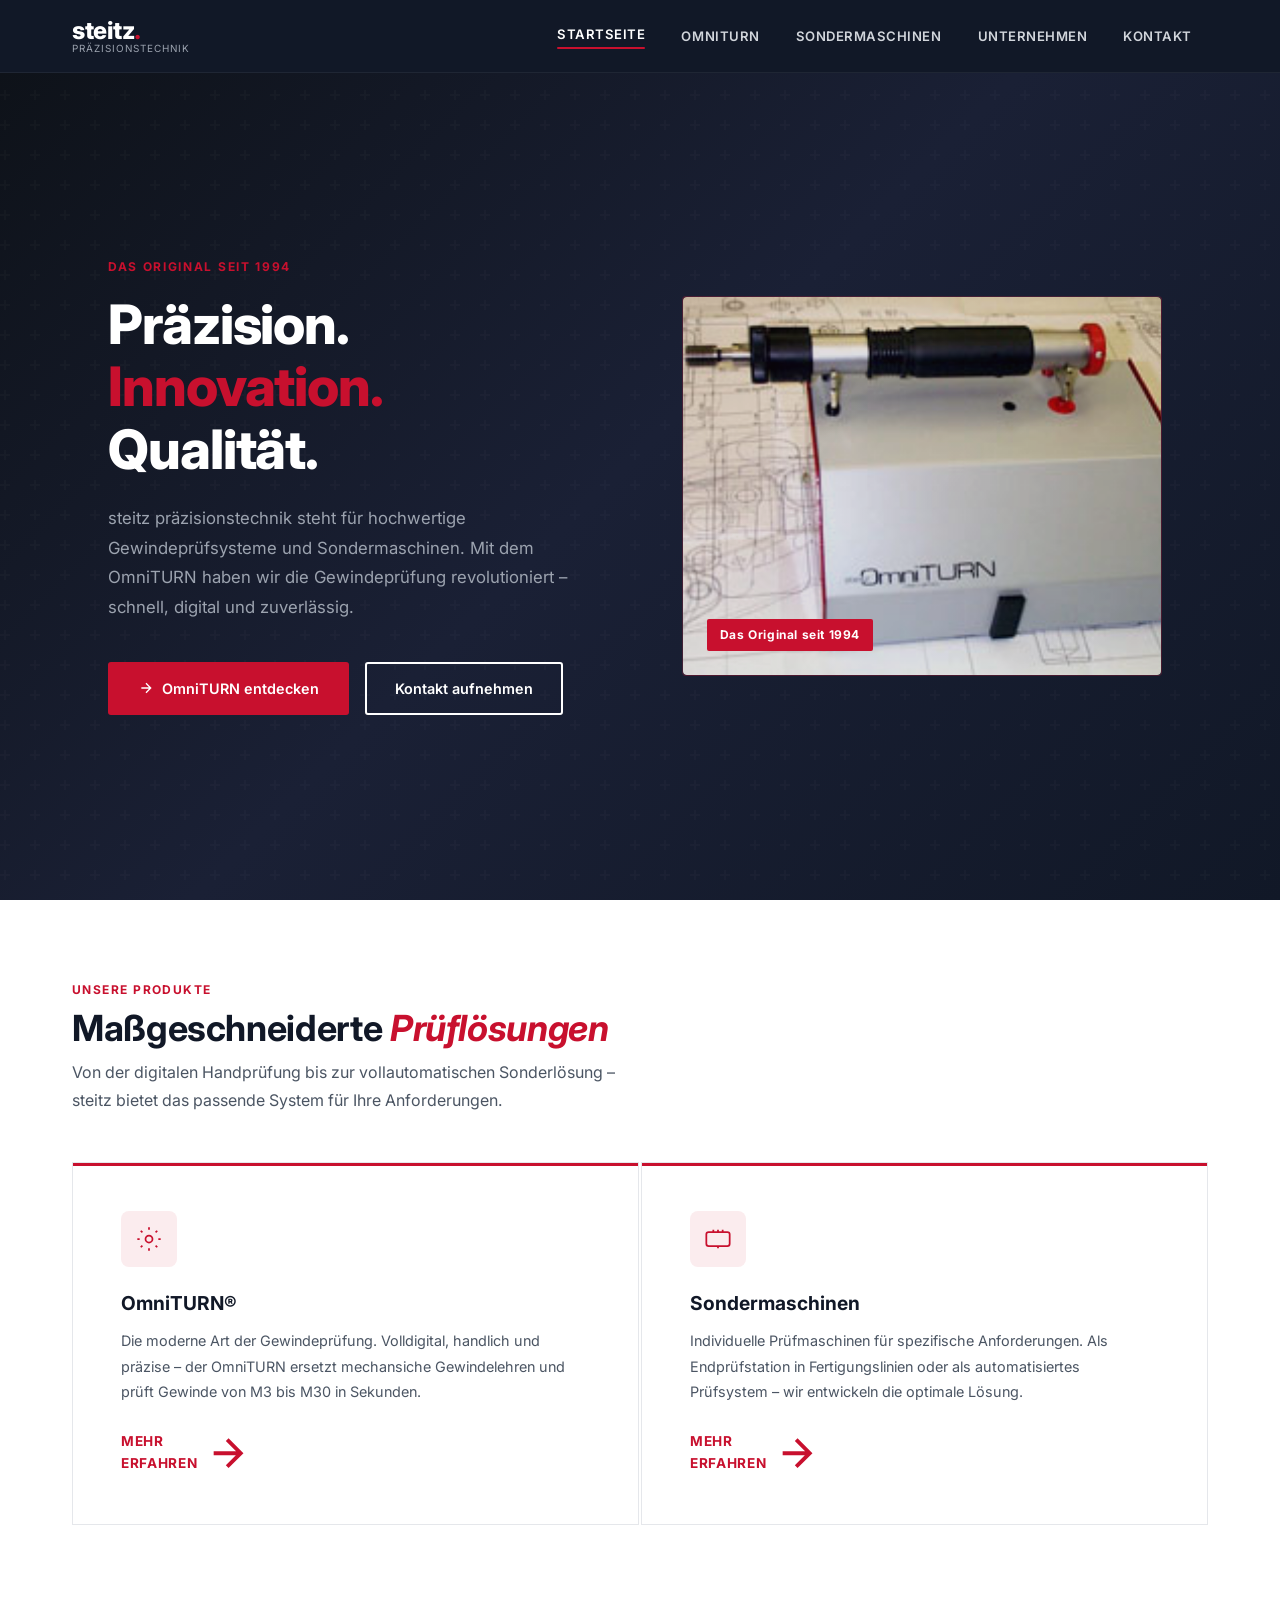
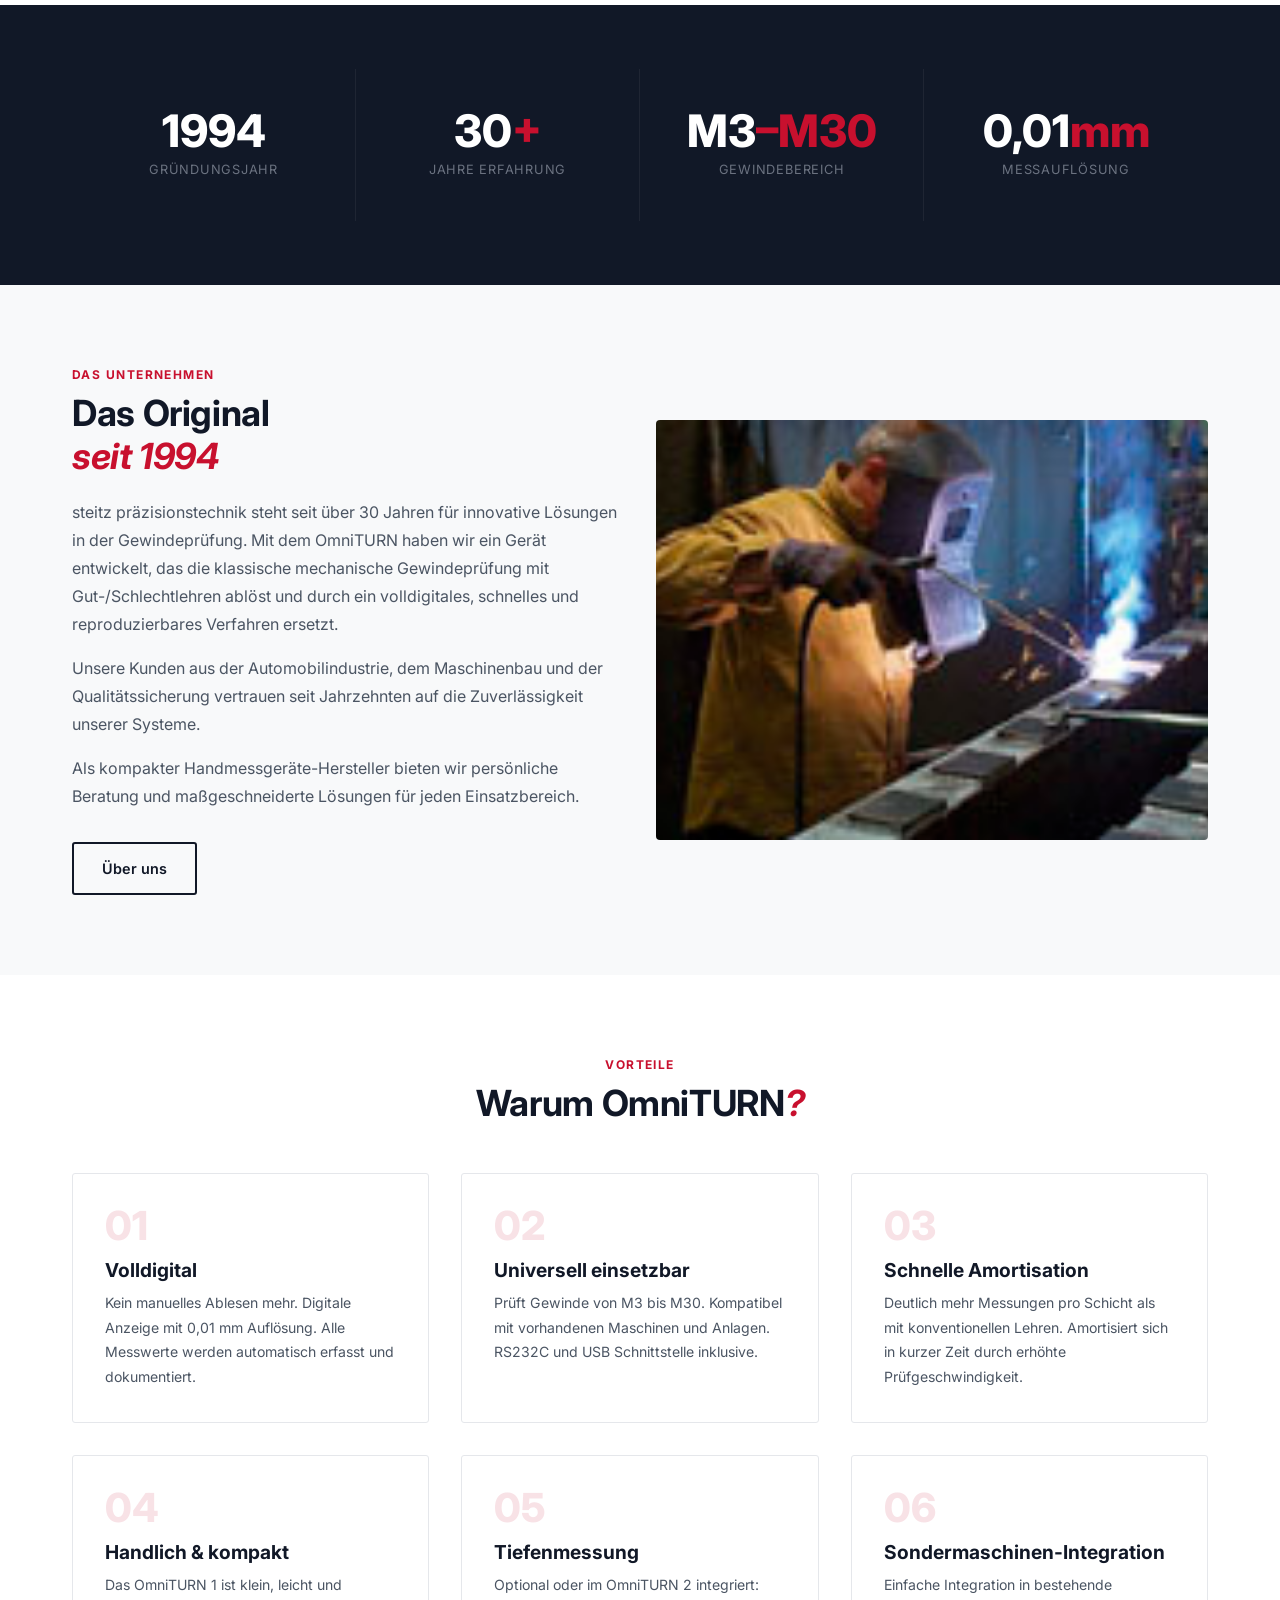
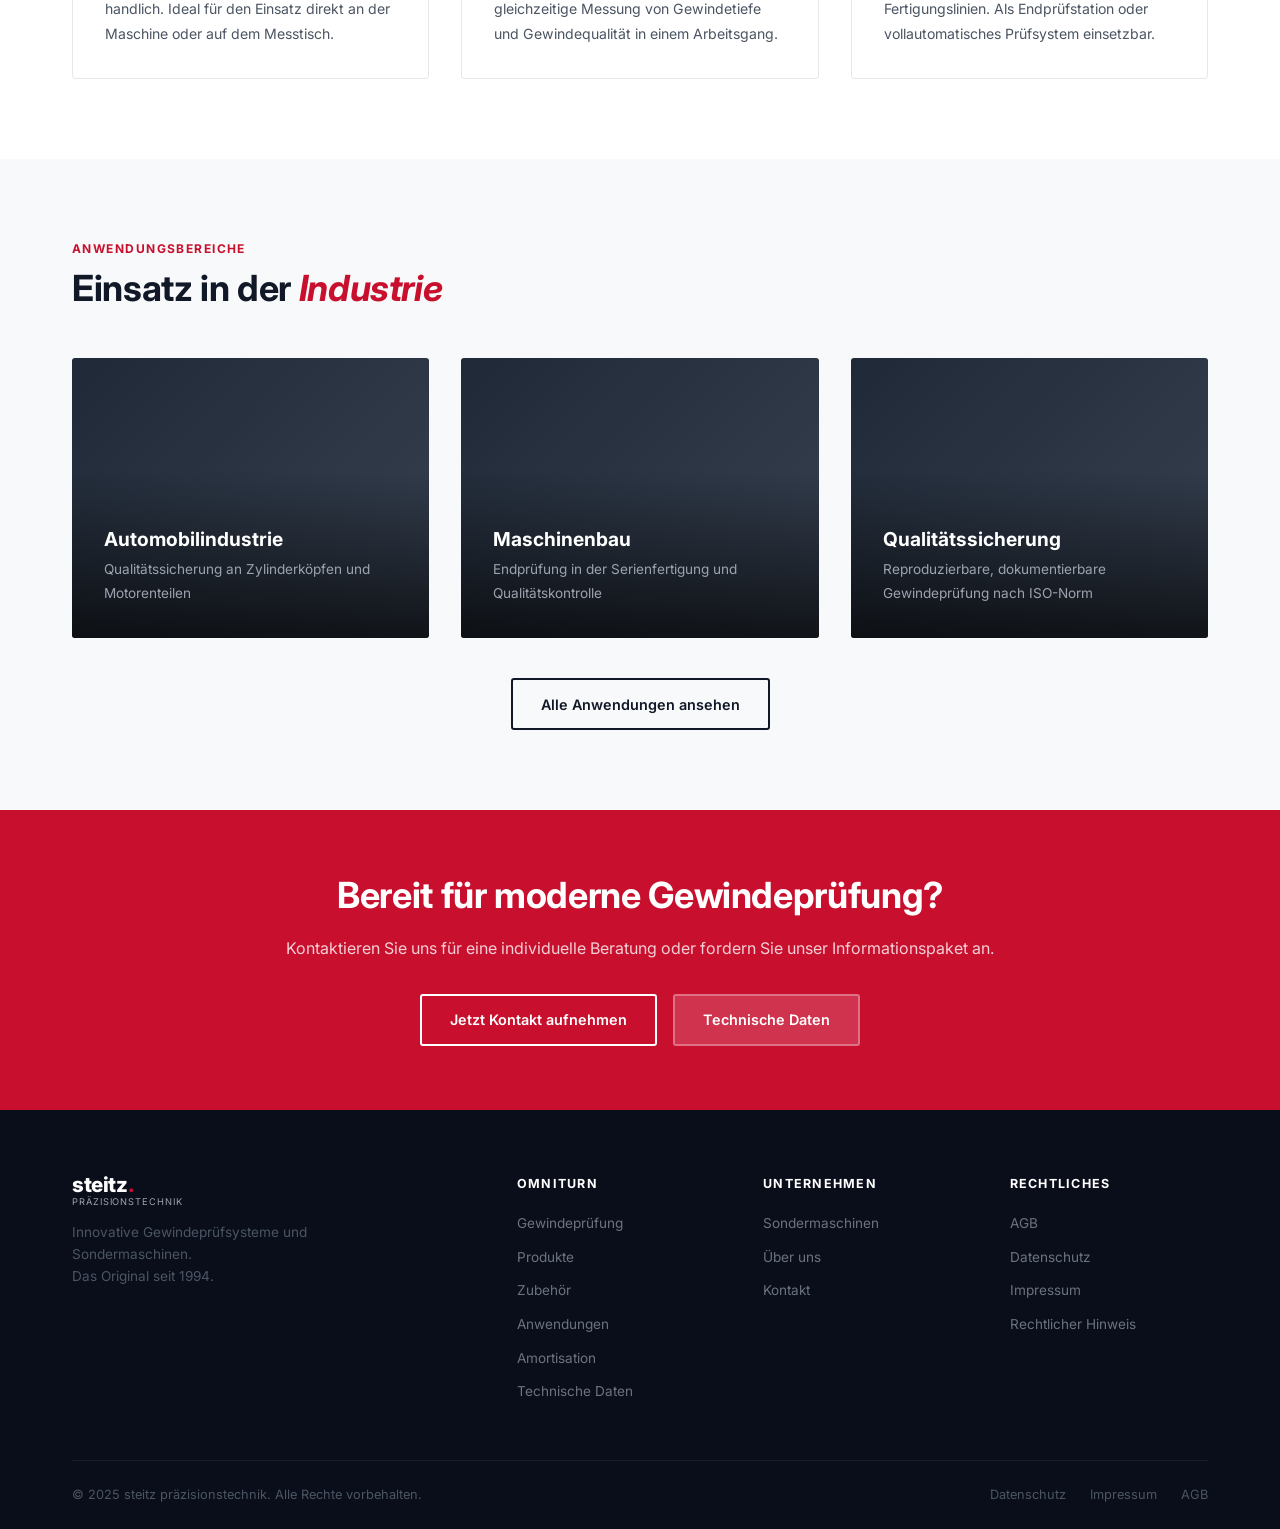
==== commit 0365cadf: "Fix: apply image edits to correct HTML files Co-Authored-By: Claude Sonnet 4.6 <noreply@anthropic.co" ====
--- a/index.html
+++ b/index.html
@@ -62,7 +62,7 @@
     </div>
     <div class="hero__visual">
       <div class="hero__image-box">
-        <div class="hero__product-label">OmniTURN®</div>
+        <img src="images/Screenshot 2026-03-26 075210.png" alt="OmniTURN Gewindeprüfsystem" />
         <div class="hero__badge">Das Original seit 1994</div>
       </div>
     </div>
@@ -158,7 +158,7 @@
         <a href="unternehmen.html" class="btn btn--outline-dark">Über uns</a>
       </div>
       <div class="about__image" data-reveal>
-        <span>[ Bild: Unternehmen / Werkstatt ]</span>
+        <img src="images/Screenshot 2026-03-26 075147.png" alt="Handwerk und Präzision bei steitz" />
       </div>
     </div>
   </div>
--- a/css/style.css
+++ b/css/style.css
@@ -477,6 +477,30 @@
 .sidebar__link:hover, .sidebar__link.active { color: var(--dark); background: rgba(200,16,46,0.05); border-left-color: var(--red); }
 .sidebar__group { margin-bottom: 0.25rem; }
 .sidebar__sub { padding-left: 2.5rem; font-size: 0.8rem; }
+
+/* ── Images ──────────────────────────────────────────────── */
+.hero__image-box { overflow: hidden; }
+.hero__image-box img {
+  position: absolute; inset: 0;
+  width: 100%; height: 100%;
+  object-fit: cover; border-radius: inherit; opacity: 0.85;
+}
+.about__image { overflow: hidden; }
+.about__image img { width: 100%; height: 100%; object-fit: cover; display: block; }
+.use-card__img { overflow: hidden; }
+.use-card__img img { width: 100%; height: 100%; object-fit: cover; transition: transform 0.4s ease; display: block; }
+.use-card:hover .use-card__img img { transform: scale(1.05); }
+.product-img {
+  width: 100%; height: 220px;
+  object-fit: contain; background: #f8f9fa;
+  border-radius: 4px; margin-bottom: 1.5rem; padding: 1.5rem; display: block;
+}
+.accessory-img {
+  width: 100%; height: 180px;
+  object-fit: contain; background: #f8f9fa;
+  border-radius: 4px; margin-bottom: 1rem; padding: 1rem; display: block;
+}
+.graph-img { width: 100%; border-radius: 4px; border: 1px solid var(--gray-light); display: block; }
 
 /* ── Responsive ──────────────────────────────────────────── */
 @media (max-width: 1024px) {
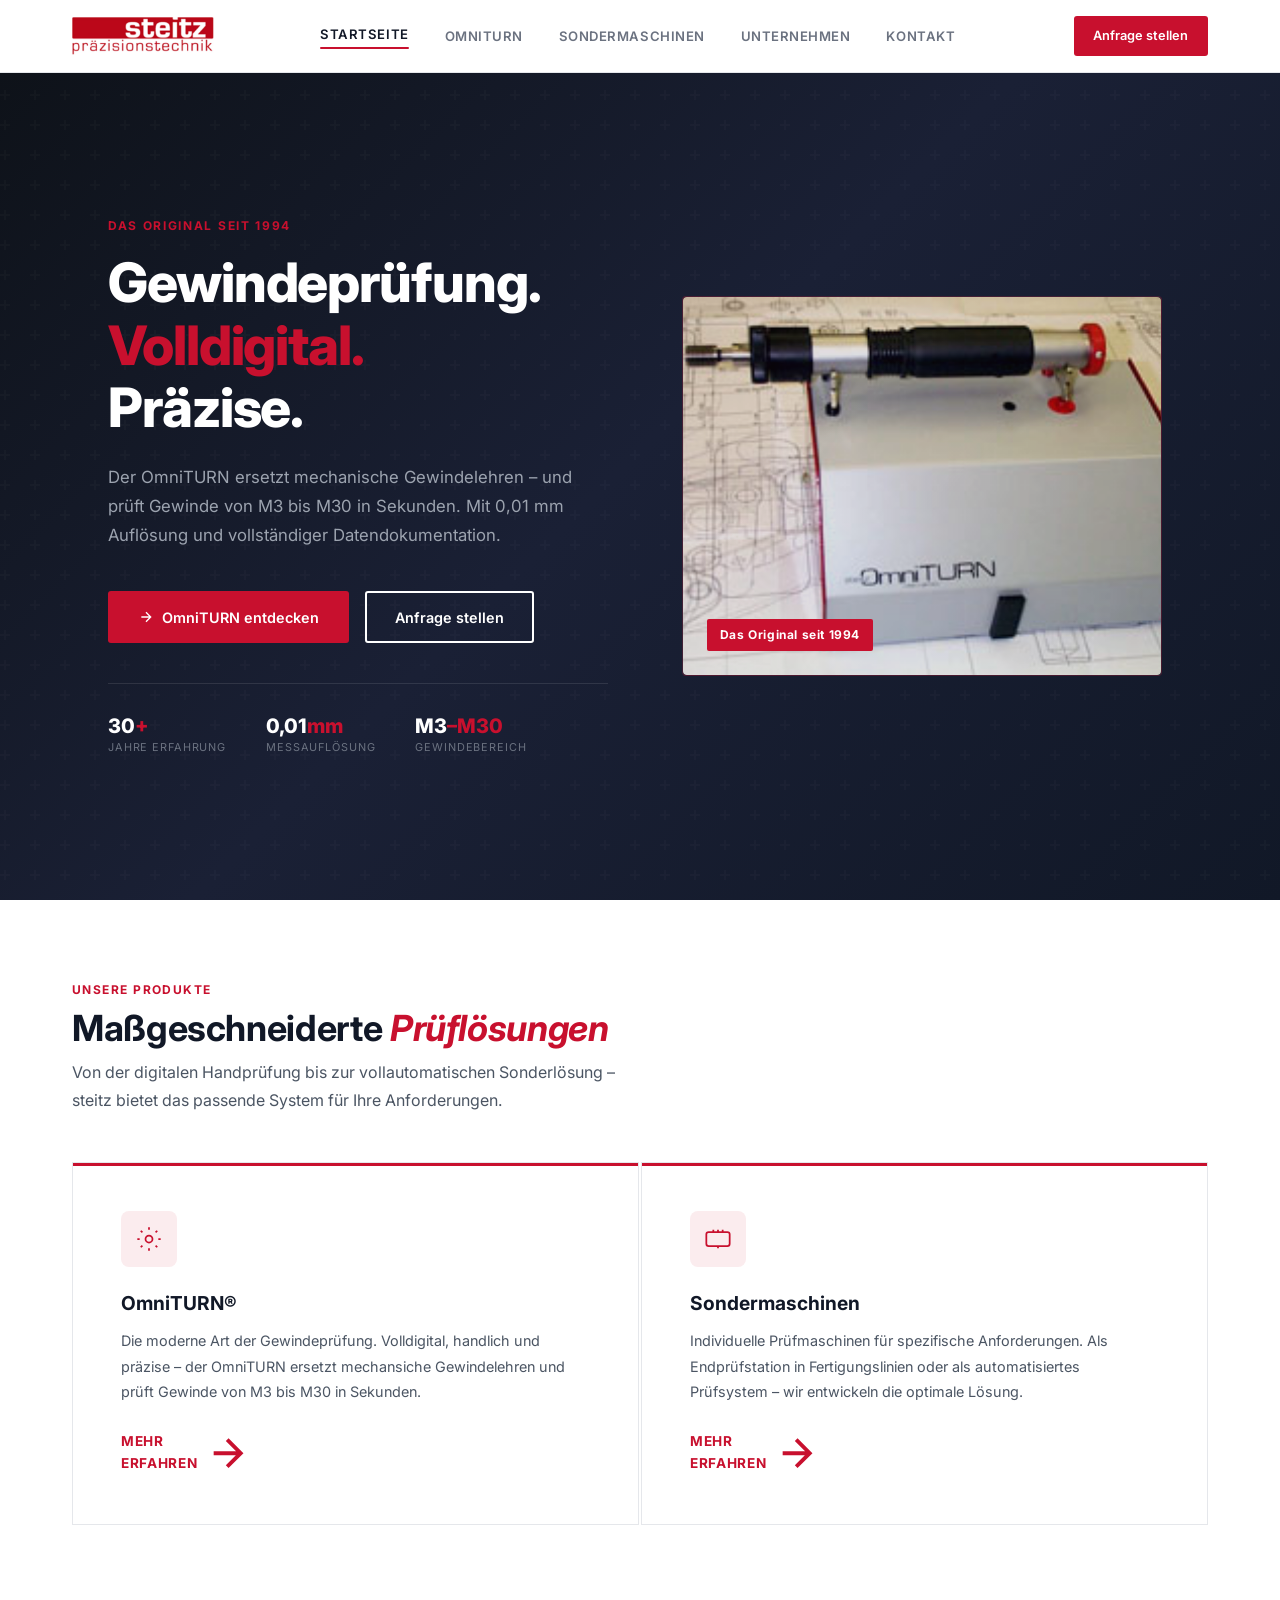
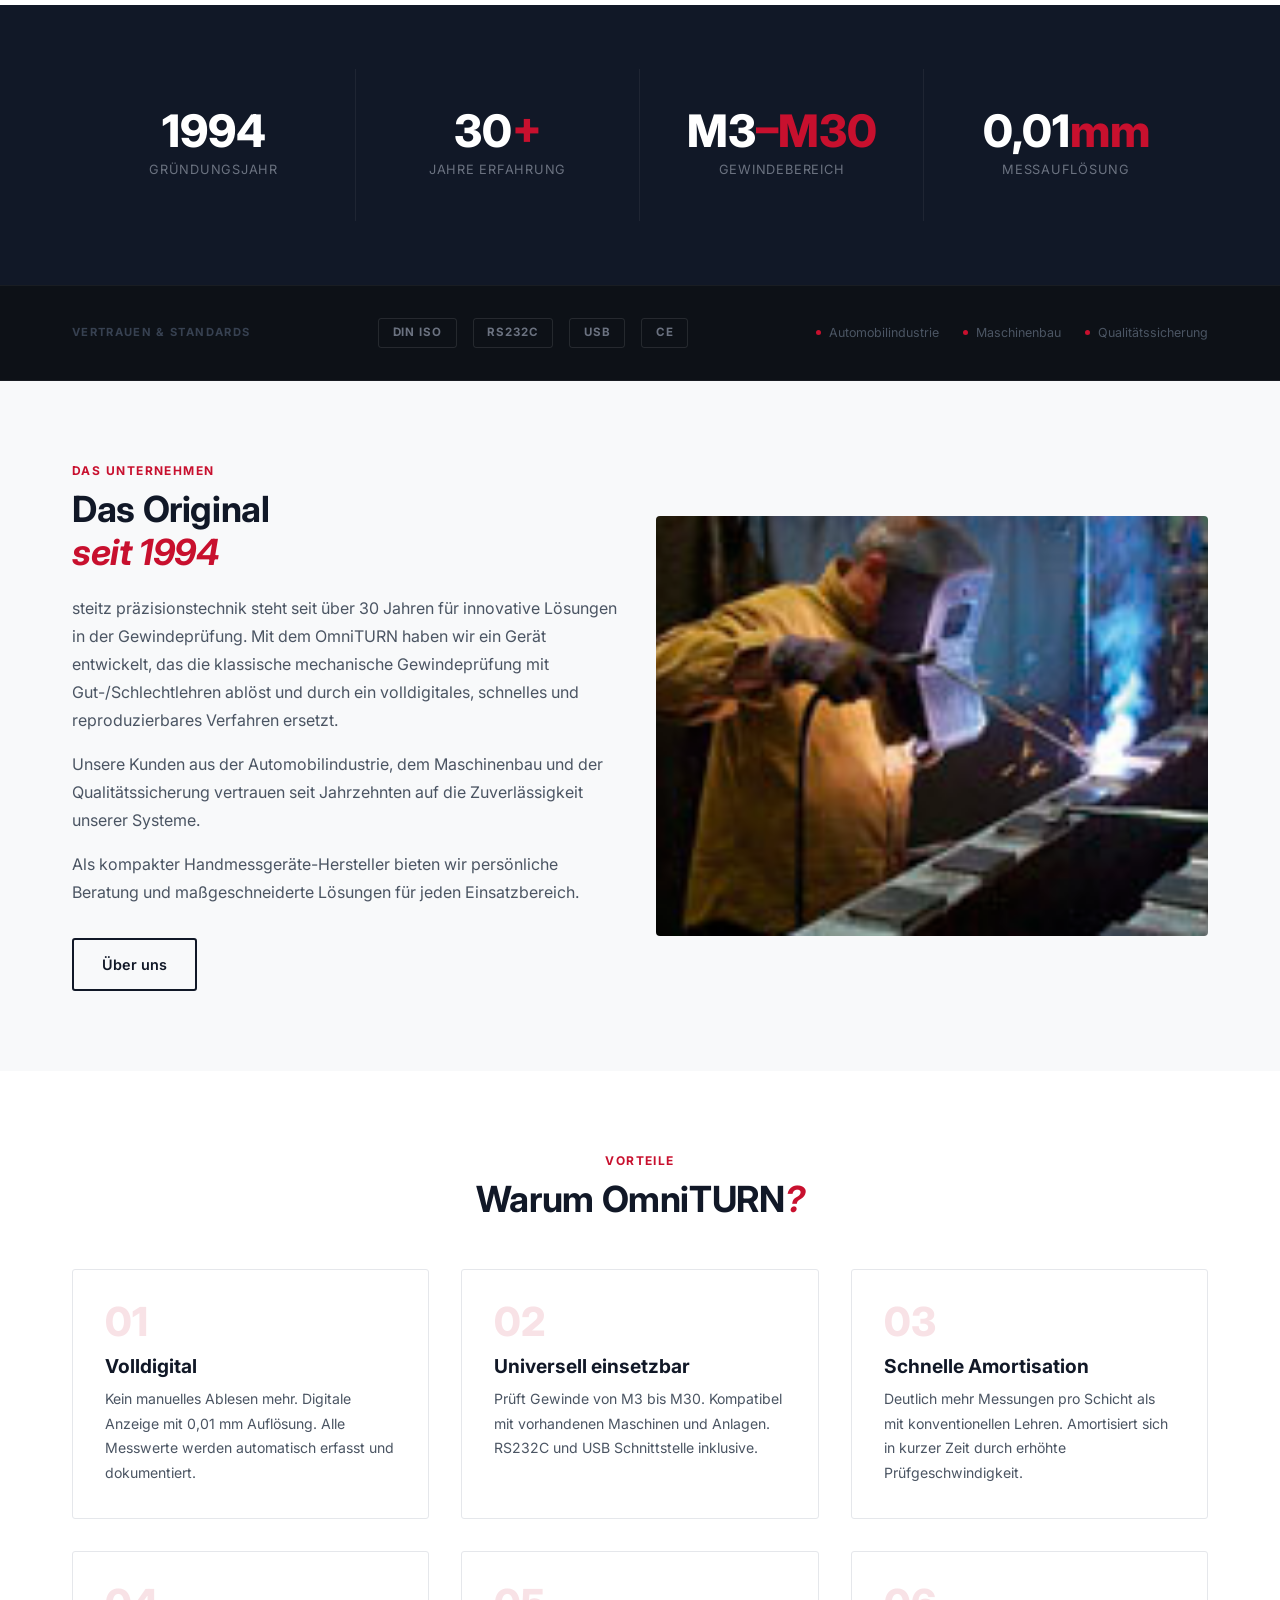
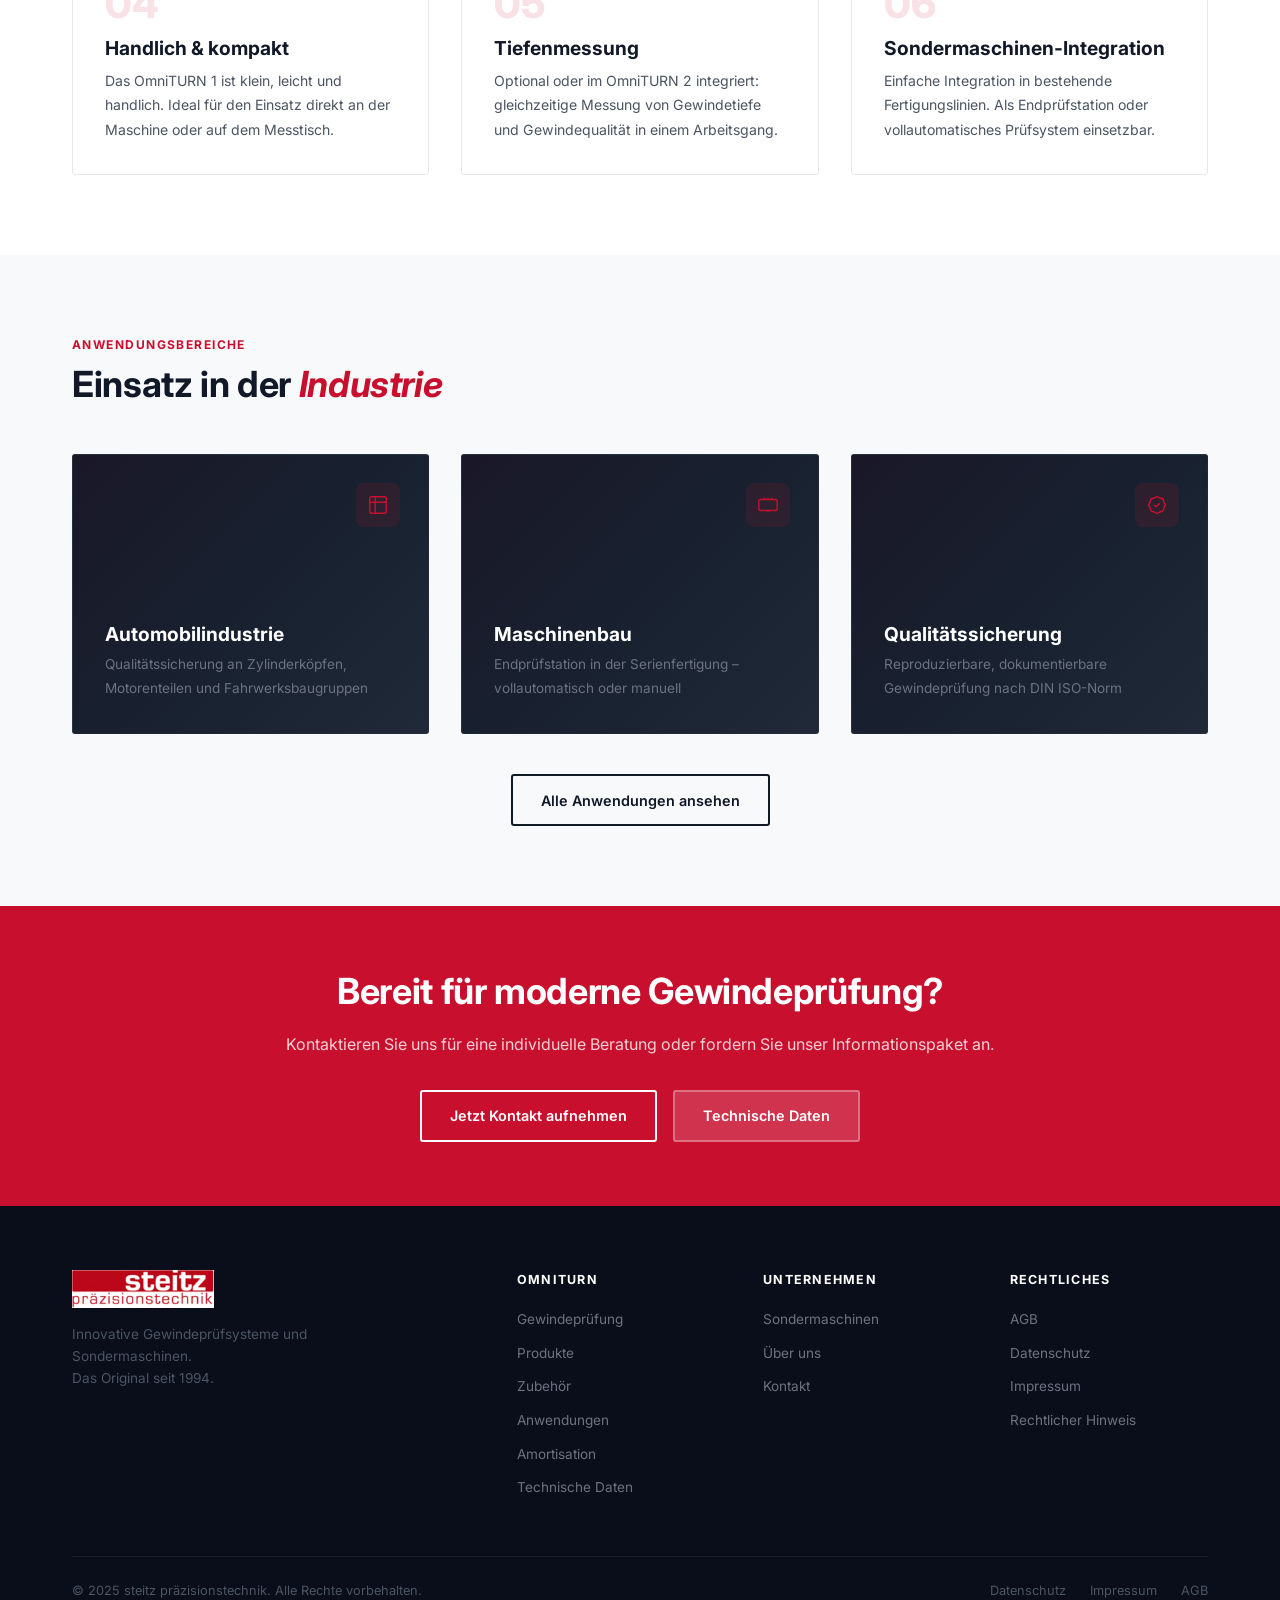
==== commit af05291c: "Add logo and update all pages Co-Authored-By: Claude Sonnet 4.6 <noreply@anthropic.com>" ====
--- a/index.html
+++ b/index.html
@@ -16,8 +16,7 @@
 <nav class="nav">
   <div class="nav__inner">
     <a href="index.html" class="nav__logo">
-      <span class="nav__logo-main">steitz<span style="color:#C8102E;">.</span></span>
-      <span class="nav__logo-sub">Präzisionstechnik</span>
+      <img src="images/Logo.png" alt="steitz präzisionstechnik" class="nav__logo-img" />
     </a>
     <button class="nav__toggle" aria-label="Menü">
       <span></span><span></span><span></span>
@@ -39,6 +38,7 @@
       <li class="nav__item"><a href="unternehmen.html" class="nav__link">Unternehmen</a></li>
       <li class="nav__item"><a href="kontakt.html" class="nav__link">Kontakt</a></li>
     </ul>
+    <a href="kontakt.html" class="btn btn--primary nav__cta">Anfrage stellen</a>
   </div>
 </nav>
 
@@ -47,17 +47,31 @@
   <div class="hero__inner">
     <div class="hero__text-col">
       <div class="hero__label">Das Original seit 1994</div>
-      <h1>Präzision.<br /><em>Innovation.</em><br />Qualität.</h1>
+      <h1>Gewindeprüfung.<br /><em>Volldigital.</em><br />Präzise.</h1>
       <p class="hero__text">
-        steitz präzisionstechnik steht für hochwertige Gewindeprüfsysteme und Sondermaschinen.
-        Mit dem OmniTURN haben wir die Gewindeprüfung revolutioniert – schnell, digital und zuverlässig.
+        Der OmniTURN ersetzt mechanische Gewindelehren – und prüft Gewinde von M3 bis M30
+        in Sekunden. Mit 0,01 mm Auflösung und vollständiger Datendokumentation.
       </p>
       <div class="hero__actions">
         <a href="omniturn.html" class="btn btn--primary">
           <svg viewBox="0 0 24 24" fill="none" stroke="currentColor" stroke-width="2"><path d="M5 12h14M12 5l7 7-7 7"/></svg>
           OmniTURN entdecken
         </a>
-        <a href="kontakt.html" class="btn btn--outline">Kontakt aufnehmen</a>
+        <a href="kontakt.html" class="btn btn--outline">Anfrage stellen</a>
+      </div>
+      <div class="hero__proof">
+        <div class="hero__proof-item">
+          <div class="hero__proof-num">30<span>+</span></div>
+          <div class="hero__proof-label">Jahre Erfahrung</div>
+        </div>
+        <div class="hero__proof-item">
+          <div class="hero__proof-num">0,01<span>mm</span></div>
+          <div class="hero__proof-label">Messauflösung</div>
+        </div>
+        <div class="hero__proof-item">
+          <div class="hero__proof-num">M3<span>–M30</span></div>
+          <div class="hero__proof-label">Gewindebereich</div>
+        </div>
       </div>
     </div>
     <div class="hero__visual">
@@ -129,6 +143,26 @@
       <div class="stat" data-reveal>
         <div class="stat__number">0,01<span>mm</span></div>
         <div class="stat__label">Messauflösung</div>
+      </div>
+    </div>
+  </div>
+</div>
+
+<!-- ── Trust Strip ───────────────────────────────────────── -->
+<div class="trust-strip">
+  <div class="container">
+    <div class="trust-strip__inner">
+      <span class="trust-strip__label">Vertrauen &amp; Standards</span>
+      <div class="trust-certs">
+        <span class="trust-cert-badge">DIN ISO</span>
+        <span class="trust-cert-badge">RS232C</span>
+        <span class="trust-cert-badge">USB</span>
+        <span class="trust-cert-badge">CE</span>
+      </div>
+      <div class="trust-industries">
+        <span class="trust-industry">Automobilindustrie</span>
+        <span class="trust-industry">Maschinenbau</span>
+        <span class="trust-industry">Qualitätssicherung</span>
       </div>
     </div>
   </div>
@@ -215,21 +249,30 @@
     </div>
     <div class="grid-3" data-reveal>
       <div class="app-card">
+        <div class="app-card__icon">
+          <svg viewBox="0 0 24 24" fill="none" stroke="currentColor" stroke-width="1.5"><path d="M9 3H5a2 2 0 00-2 2v4m6-6h10a2 2 0 012 2v4M9 3v18m0 0h10a2 2 0 002-2V9M9 21H5a2 2 0 01-2-2V9m0 0h18"/></svg>
+        </div>
         <div class="app-card__content">
           <h3>Automobilindustrie</h3>
-          <p>Qualitätssicherung an Zylinderköpfen und Motorenteilen</p>
+          <p>Qualitätssicherung an Zylinderköpfen, Motorenteilen und Fahrwerksbaugruppen</p>
         </div>
       </div>
       <div class="app-card">
+        <div class="app-card__icon">
+          <svg viewBox="0 0 24 24" fill="none" stroke="currentColor" stroke-width="1.5"><rect x="2" y="6" width="20" height="12" rx="2"/><path d="M12 6V4m0 14v2M8 6V4m8 2V4"/></svg>
+        </div>
         <div class="app-card__content">
           <h3>Maschinenbau</h3>
-          <p>Endprüfung in der Serienfertigung und Qualitätskontrolle</p>
+          <p>Endprüfstation in der Serienfertigung – vollautomatisch oder manuell</p>
         </div>
       </div>
       <div class="app-card">
+        <div class="app-card__icon">
+          <svg viewBox="0 0 24 24" fill="none" stroke="currentColor" stroke-width="1.5"><path d="M9 12l2 2 4-4M7.835 4.697a3.42 3.42 0 001.946-.806 3.42 3.42 0 014.438 0 3.42 3.42 0 001.946.806 3.42 3.42 0 013.138 3.138 3.42 3.42 0 00.806 1.946 3.42 3.42 0 010 4.438 3.42 3.42 0 00-.806 1.946 3.42 3.42 0 01-3.138 3.138 3.42 3.42 0 00-1.946.806 3.42 3.42 0 01-4.438 0 3.42 3.42 0 00-1.946-.806 3.42 3.42 0 01-3.138-3.138 3.42 3.42 0 00-.806-1.946 3.42 3.42 0 010-4.438 3.42 3.42 0 00.806-1.946 3.42 3.42 0 013.138-3.138z"/></svg>
+        </div>
         <div class="app-card__content">
           <h3>Qualitätssicherung</h3>
-          <p>Reproduzierbare, dokumentierbare Gewindeprüfung nach ISO-Norm</p>
+          <p>Reproduzierbare, dokumentierbare Gewindeprüfung nach DIN ISO-Norm</p>
         </div>
       </div>
     </div>
@@ -256,9 +299,8 @@
   <div class="container">
     <div class="footer__grid">
       <div class="footer__brand">
-        <a href="index.html" class="nav__logo" style="display:inline-flex;">
-          <span class="nav__logo-main">steitz<span style="color:#C8102E;">.</span></span>
-          <span class="nav__logo-sub">Präzisionstechnik</span>
+        <a href="index.html" class="nav__logo">
+          <img src="images/Logo.png" alt="steitz präzisionstechnik" class="nav__logo-img" />
         </a>
         <p class="footer__tagline">
           Innovative Gewindeprüfsysteme und Sondermaschinen.<br />
--- a/css/style.css
+++ b/css/style.css
@@ -79,17 +79,19 @@
 /* ── Navigation ──────────────────────────────────────────── */
 .nav {
   position: fixed; top: 0; left: 0; right: 0; z-index: 1000;
-  background: var(--dark);
-  border-bottom: 1px solid rgba(255,255,255,0.06);
-  transition: all var(--transition);
-}
-.nav.scrolled { box-shadow: 0 2px 20px rgba(0,0,0,0.3); }
+  background: var(--white);
+  border-bottom: 1px solid var(--gray-light);
+  transition: transform 0.4s ease, opacity 0.4s ease, box-shadow var(--transition);
+}
+.nav.scrolled { box-shadow: 0 2px 20px rgba(0,0,0,0.1); }
+.nav--hidden { transform: translateY(-100%); opacity: 0; }
 .nav__inner {
   display: flex; align-items: center; justify-content: space-between;
   height: 72px;
   max-width: var(--max-width); margin: 0 auto; padding: 0 2rem;
 }
-.nav__logo { display: flex; flex-direction: column; line-height: 1; }
+.nav__logo { display: flex; align-items: center; line-height: 1; }
+.nav__logo-img { height: 38px; width: auto; display: block; }
 .nav__logo-main {
   font-size: 1.5rem; font-weight: 800; color: var(--white);
   letter-spacing: -0.02em;
@@ -104,11 +106,11 @@
 .nav__link {
   display: block; padding: 0.5rem 1rem;
   font-size: 0.82rem; font-weight: 600; letter-spacing: 0.04em;
-  text-transform: uppercase; color: #d1d5db;
+  text-transform: uppercase; color: var(--gray);
   border-radius: var(--radius);
   transition: color var(--transition);
 }
-.nav__link:hover, .nav__link.active { color: var(--white); }
+.nav__link:hover, .nav__link.active { color: var(--dark); }
 .nav__link.active::after {
   content: ''; display: block;
   height: 2px; background: var(--red);
@@ -117,7 +119,7 @@
 /* Dropdown */
 .nav__dropdown {
   position: absolute; top: calc(100% + 0.5rem); left: 0;
-  background: var(--dark-2); border: 1px solid rgba(255,255,255,0.08);
+  background: var(--white); border: 1px solid var(--gray-light);
   border-radius: var(--radius); min-width: 220px;
   box-shadow: var(--shadow-lg);
   opacity: 0; visibility: hidden; transform: translateY(-8px);
@@ -126,14 +128,17 @@
 .nav__item:hover .nav__dropdown { opacity: 1; visibility: visible; transform: translateY(0); }
 .nav__dropdown a {
   display: block; padding: 0.6rem 1.2rem;
-  font-size: 0.82rem; color: #9ca3af;
-  border-bottom: 1px solid rgba(255,255,255,0.05);
+  font-size: 0.82rem; color: var(--gray);
+  border-bottom: 1px solid var(--gray-light);
 }
 .nav__dropdown a:last-child { border-bottom: none; }
-.nav__dropdown a:hover { color: var(--white); background: rgba(255,255,255,0.04); }
+.nav__dropdown a:hover { color: var(--dark); background: var(--light); }
+/* Nav CTA */
+.nav__cta { margin-left: 0.75rem; padding: 0.5rem 1.1rem !important; font-size: 0.8rem !important; }
+
 /* Hamburger */
 .nav__toggle { display: none; flex-direction: column; gap: 5px; cursor: pointer; padding: 8px; }
-.nav__toggle span { display: block; width: 24px; height: 2px; background: var(--white); border-radius: 2px; transition: all var(--transition); }
+.nav__toggle span { display: block; width: 24px; height: 2px; background: var(--dark); border-radius: 2px; transition: all var(--transition); }
 
 /* ── Hero ────────────────────────────────────────────────── */
 .hero {
@@ -185,6 +190,50 @@
 .hero__product-label {
   font-size: 2rem; font-weight: 800; color: rgba(255,255,255,0.15);
   text-align: center; letter-spacing: -0.03em;
+}
+
+/* ── Hero Proof Bar ──────────────────────────────────────── */
+.hero__proof {
+  display: flex; gap: 2.5rem; flex-wrap: wrap;
+  margin-top: 2.5rem; padding-top: 2rem;
+  border-top: 1px solid rgba(255,255,255,0.1);
+}
+.hero__proof-item { display: flex; flex-direction: column; gap: 0.15rem; }
+.hero__proof-num { font-size: 1.25rem; font-weight: 800; color: var(--white); line-height: 1; }
+.hero__proof-num span { color: var(--red); }
+.hero__proof-label { font-size: 0.68rem; color: #6b7280; text-transform: uppercase; letter-spacing: 0.08em; }
+
+/* ── Trust Strip ─────────────────────────────────────────── */
+.trust-strip {
+  background: #0d1117; padding: 2rem 0;
+  border-top: 1px solid rgba(255,255,255,0.05);
+  border-bottom: 1px solid rgba(255,255,255,0.05);
+}
+.trust-strip__inner {
+  display: flex; align-items: center; justify-content: space-between;
+  flex-wrap: wrap; gap: 1.5rem;
+}
+.trust-strip__label {
+  font-size: 0.7rem; font-weight: 700; letter-spacing: 0.12em;
+  text-transform: uppercase; color: #374151; white-space: nowrap;
+}
+.trust-certs { display: flex; align-items: center; gap: 1rem; flex-wrap: wrap; }
+.trust-cert-badge {
+  padding: 0.3rem 0.85rem;
+  border: 1px solid rgba(255,255,255,0.1);
+  border-radius: 3px;
+  font-size: 0.72rem; font-weight: 700;
+  color: #6b7280; letter-spacing: 0.08em;
+  text-transform: uppercase;
+}
+.trust-industries { display: flex; align-items: center; gap: 1.5rem; flex-wrap: wrap; }
+.trust-industry {
+  font-size: 0.78rem; color: #4b5563;
+  display: flex; align-items: center; gap: 0.5rem;
+}
+.trust-industry::before {
+  content: ''; display: block; width: 5px; height: 5px;
+  background: var(--red); border-radius: 50%; flex-shrink: 0;
 }
 
 /* ── Products Overview ───────────────────────────────────── */
@@ -256,16 +305,31 @@
 .app-card {
   position: relative; overflow: hidden; border-radius: var(--radius);
   min-height: 280px; display: flex; align-items: flex-end;
-  background: linear-gradient(135deg, #1f2937, #374151);
+  background: linear-gradient(135deg, #111827 0%, #1f2937 100%);
+  border: 1px solid rgba(255,255,255,0.06);
+  transition: all var(--transition);
+}
+.app-card:hover { transform: translateY(-4px); box-shadow: 0 16px 48px rgba(0,0,0,0.25); border-color: rgba(200,16,46,0.3); }
+.app-card__icon {
+  position: absolute; top: 1.75rem; right: 1.75rem;
+  width: 44px; height: 44px;
+  background: rgba(200,16,46,0.12); border-radius: 8px;
+  display: flex; align-items: center; justify-content: center;
+  z-index: 2;
+}
+.app-card__icon svg { width: 22px; height: 22px; color: var(--red); }
+.app-card__content { padding: 2rem; position: relative; z-index: 2; width: 100%; }
+.app-card__content h3 { color: var(--white); margin-bottom: 0.4rem; }
+.app-card__content p { font-size: 0.85rem; color: #6b7280; }
+.app-card::before {
+  content: ''; position: absolute; bottom: 0; left: 0; right: 0; height: 3px;
+  background: var(--red); transform: scaleX(0); transform-origin: left;
   transition: transform var(--transition);
 }
-.app-card:hover { transform: scale(1.02); }
-.app-card__content { padding: 2rem; position: relative; z-index: 2; }
-.app-card__content h3 { color: var(--white); margin-bottom: 0.4rem; }
-.app-card__content p { font-size: 0.85rem; color: #9ca3af; }
+.app-card:hover::before { transform: scaleX(1); }
 .app-card::after {
   content: ''; position: absolute; inset: 0;
-  background: linear-gradient(0deg, rgba(0,0,0,0.7) 0%, transparent 60%);
+  background: linear-gradient(135deg, rgba(200,16,46,0.05) 0%, transparent 50%);
 }
 
 /* ── Breadcrumb ──────────────────────────────────────────── */
@@ -521,7 +585,8 @@
   .grid-2 { grid-template-columns: 1fr; }
   .grid-3 { grid-template-columns: 1fr; }
   .products-grid { grid-template-columns: 1fr; }
-  .nav__menu { display: none; flex-direction: column; position: fixed; top: 72px; left: 0; right: 0; background: var(--dark); padding: 1rem; gap: 0; }
+  .nav__cta { display: none; }
+  .nav__menu { display: none; flex-direction: column; position: fixed; top: 72px; left: 0; right: 0; background: var(--white); border-bottom: 1px solid var(--gray-light); padding: 1rem; gap: 0; }
   .nav__menu.open { display: flex; }
   .nav__toggle { display: flex; }
   .nav__dropdown { position: static; opacity: 1; visibility: visible; transform: none; box-shadow: none; border: none; background: transparent; }
